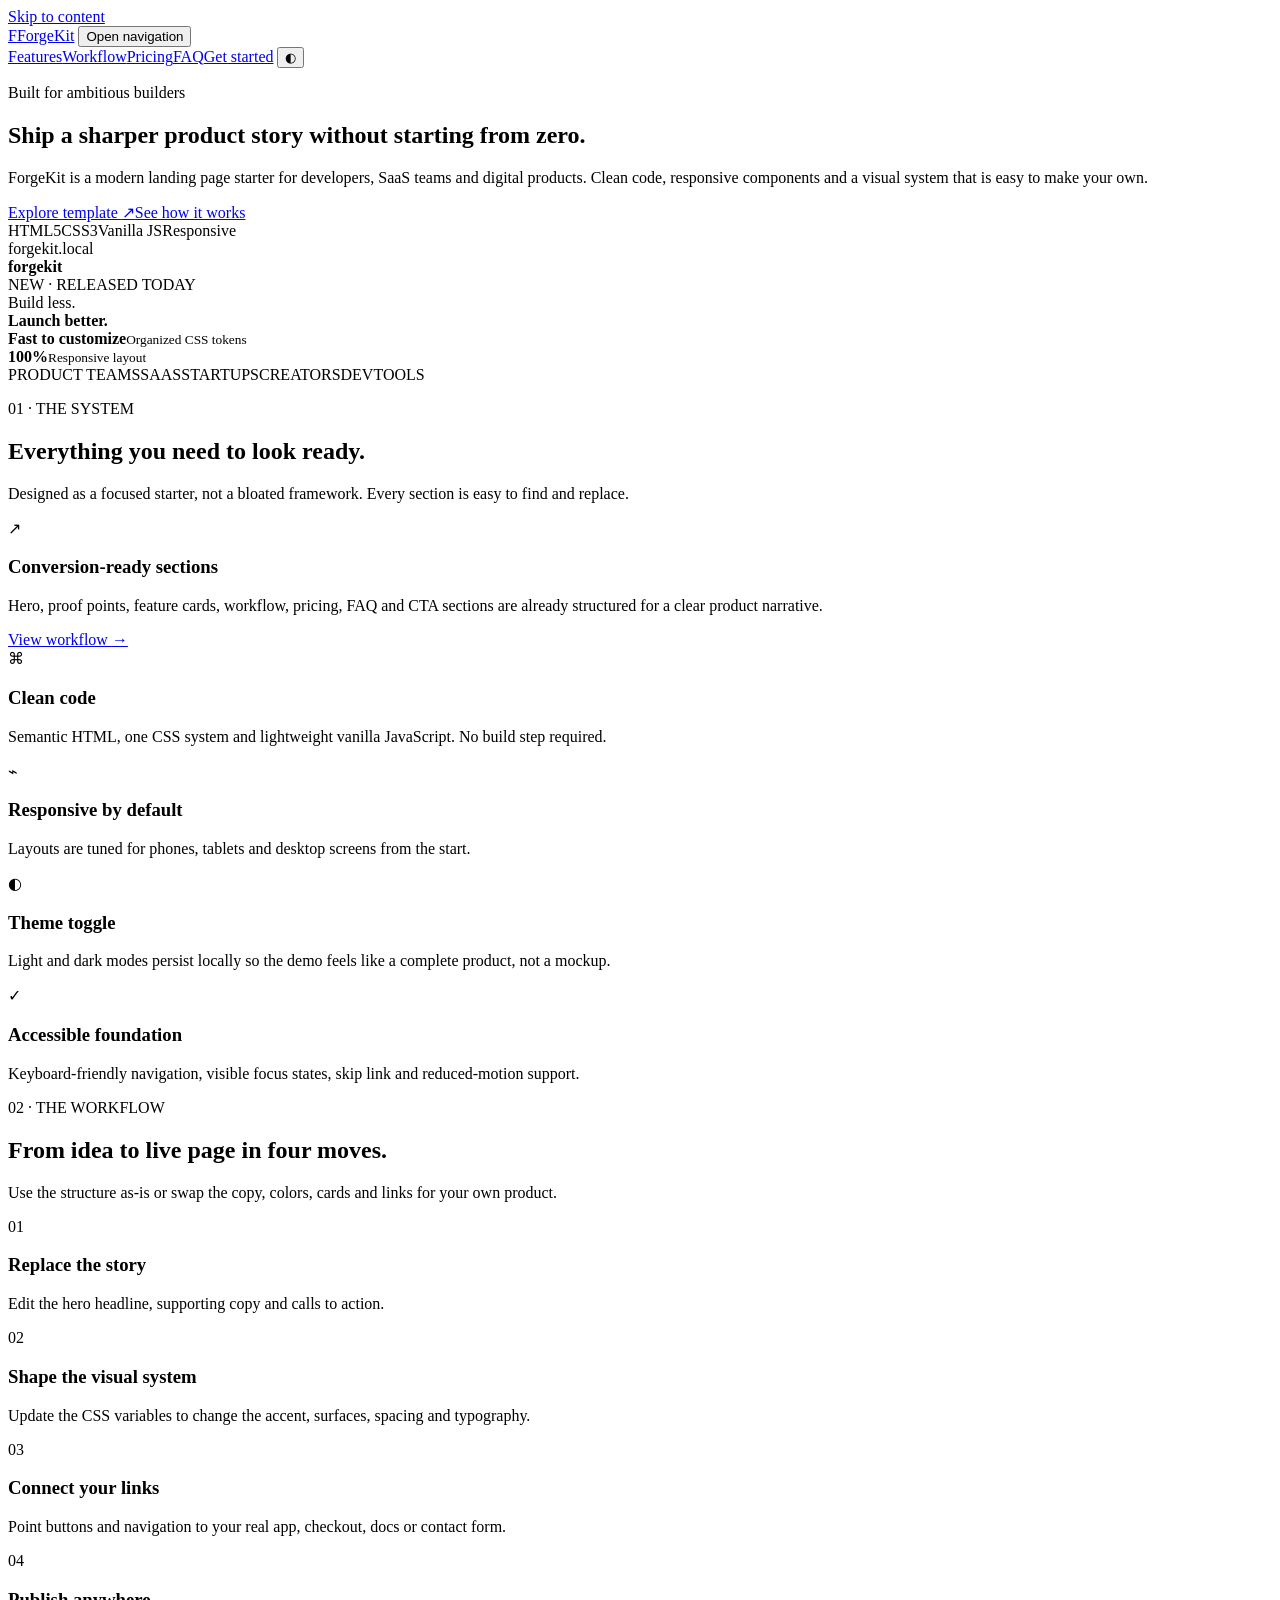
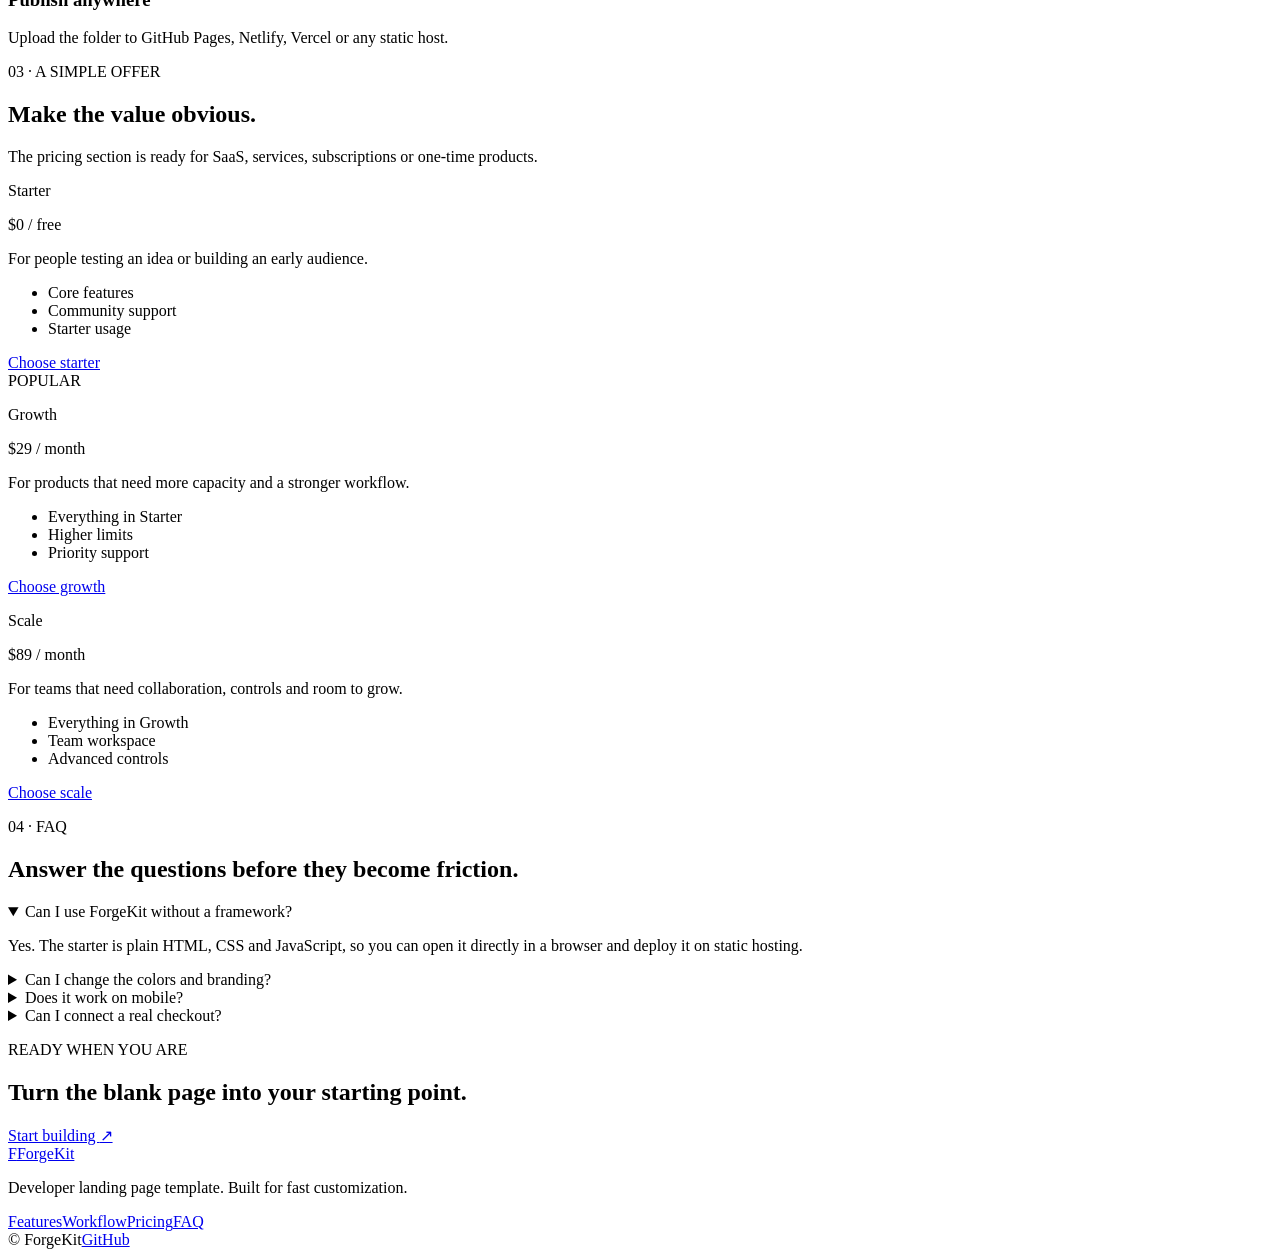
==== index.html @ 48f36714 "Build ForgeKit template: index.html" ====
<!doctype html>
<html lang="en">
<head>
<meta charset="utf-8"><meta name="viewport" content="width=device-width, initial-scale=1">
<meta name="description" content="ForgeKit is a polished, responsive landing page template for modern developers, SaaS products and digital teams.">
<meta name="theme-color" content="#0b0d12"><meta property="og:title" content="ForgeKit — Developer Landing Page Template">
<meta property="og:description" content="Responsive, accessible landing page built with HTML, CSS and vanilla JavaScript."><meta property="og:type" content="website">
<title>ForgeKit — Developer Landing Page Template</title>
<link rel="stylesheet" href="assets/css/style.css">
</head>
<body>
<a class="skip-link" href="#main">Skip to content</a>
<header class="site-header">
<div class="container header-inner">
<a class="brand" href="#top"><span class="brand-mark">F</span><span>ForgeKit</span></a>
<button class="nav-toggle" type="button" aria-expanded="false" aria-controls="site-nav" data-nav-toggle><span></span><span></span><span></span><span class="sr-only">Open navigation</span></button>
<nav class="site-nav" id="site-nav" aria-label="Primary navigation">
<a href="#features">Features</a><a href="#workflow">Workflow</a><a href="#pricing">Pricing</a><a href="#faq">FAQ</a><a class="nav-cta" href="#contact">Get started</a>
<button class="theme-toggle" type="button" data-theme-toggle aria-label="Toggle color theme">◐</button>
</nav></div></header>

<main id="main">
<section class="hero" id="top"><div class="container hero-grid">
<div class="hero-copy">
<p class="eyebrow"><span class="eyebrow-dot"></span>Built for ambitious builders</p>
<h1>Ship a sharper product story <span>without starting from zero.</span></h1>
<p class="hero-text">ForgeKit is a modern landing page starter for developers, SaaS teams and digital products. Clean code, responsive components and a visual system that is easy to make your own.</p>
<div class="hero-actions"><a class="button button-primary" href="#features">Explore template <span>↗</span></a><a class="button button-ghost" href="#workflow">See how it works</a></div>
<div class="hero-meta"><span>HTML5</span><i></i><span>CSS3</span><i></i><span>Vanilla JS</span><i></i><span>Responsive</span></div>
</div>
<div class="hero-visual">
<div class="glow glow-a"></div><div class="glow glow-b"></div>
<div class="browser-card"><div class="browser-top"><div class="browser-dots"><i></i><i></i><i></i></div><div class="browser-address">forgekit.local</div><div class="browser-spacer"></div></div>
<div class="browser-content"><div class="mini-nav"><strong>forge<span>kit</span></strong><div class="mini-links"><span></span><span></span><span></span></div></div>
<div class="mini-hero"><span class="mini-pill">NEW · RELEASED TODAY</span><div class="mini-heading">Build less.<br><b>Launch better.</b></div><div class="mini-lines"><span></span><span></span></div><div class="mini-buttons"><span></span><span></span></div></div>
<div class="mini-cards"><div></div><div></div><div></div></div></div></div>
<div class="floating-card floating-top"><span class="status-dot"></span><div><b>Fast to customize</b><small>Organized CSS tokens</small></div></div>
<div class="floating-card floating-bottom"><b>100%</b><small>Responsive layout</small></div>
</div></div></section>

<section class="logo-strip"><div class="container logo-row"><span>PRODUCT TEAMS</span><i></i><span>SAAS</span><i></i><span>STARTUPS</span><i></i><span>CREATORS</span><i></i><span>DEVTOOLS</span></div></section>

<section class="section" id="features"><div class="container">
<div class="section-heading"><p class="eyebrow">01 · THE SYSTEM</p><h2>Everything you need to look <span>ready.</span></h2><p>Designed as a focused starter, not a bloated framework. Every section is easy to find and replace.</p></div>
<div class="feature-grid">
<article class="feature-card feature-card-wide"><div><div class="icon-box">↗</div><h3>Conversion-ready sections</h3><p>Hero, proof points, feature cards, workflow, pricing, FAQ and CTA sections are already structured for a clear product narrative.</p></div><a href="#workflow">View workflow <span>→</span></a></article>
<article class="feature-card"><div class="icon-box">⌘</div><h3>Clean code</h3><p>Semantic HTML, one CSS system and lightweight vanilla JavaScript. No build step required.</p></article>
<article class="feature-card"><div class="icon-box">⌁</div><h3>Responsive by default</h3><p>Layouts are tuned for phones, tablets and desktop screens from the start.</p></article>
<article class="feature-card"><div class="icon-box">◐</div><h3>Theme toggle</h3><p>Light and dark modes persist locally so the demo feels like a complete product, not a mockup.</p></article>
<article class="feature-card"><div class="icon-box">✓</div><h3>Accessible foundation</h3><p>Keyboard-friendly navigation, visible focus states, skip link and reduced-motion support.</p></article>
</div></div></section>

<section class="section section-alt" id="workflow"><div class="container split-layout"><div class="section-heading">
<p class="eyebrow">02 · THE WORKFLOW</p><h2>From idea to live page in <span>four moves.</span></h2><p>Use the structure as-is or swap the copy, colors, cards and links for your own product.</p></div>
<div class="steps">
<article class="step"><span>01</span><div><h3>Replace the story</h3><p>Edit the hero headline, supporting copy and calls to action.</p></div></article>
<article class="step"><span>02</span><div><h3>Shape the visual system</h3><p>Update the CSS variables to change the accent, surfaces, spacing and typography.</p></div></article>
<article class="step"><span>03</span><div><h3>Connect your links</h3><p>Point buttons and navigation to your real app, checkout, docs or contact form.</p></div></article>
<article class="step"><span>04</span><div><h3>Publish anywhere</h3><p>Upload the folder to GitHub Pages, Netlify, Vercel or any static host.</p></div></article>
</div></div></section>

<section class="section" id="pricing"><div class="container"><div class="section-heading centered"><p class="eyebrow">03 · A SIMPLE OFFER</p><h2>Make the value <span>obvious.</span></h2><p>The pricing section is ready for SaaS, services, subscriptions or one-time products.</p></div>
<div class="pricing-grid">
<article class="price-card"><p class="price-label">Starter</p><div class="price">$0 <span>/ free</span></div><p class="price-copy">For people testing an idea or building an early audience.</p><ul><li>Core features</li><li>Community support</li><li>Starter usage</li></ul><a class="button button-ghost button-block" href="#contact">Choose starter</a></article>
<article class="price-card featured"><div class="popular">POPULAR</div><p class="price-label">Growth</p><div class="price">$29 <span>/ month</span></div><p class="price-copy">For products that need more capacity and a stronger workflow.</p><ul><li>Everything in Starter</li><li>Higher limits</li><li>Priority support</li></ul><a class="button button-primary button-block" href="#contact">Choose growth</a></article>
<article class="price-card"><p class="price-label">Scale</p><div class="price">$89 <span>/ month</span></div><p class="price-copy">For teams that need collaboration, controls and room to grow.</p><ul><li>Everything in Growth</li><li>Team workspace</li><li>Advanced controls</li></ul><a class="button button-ghost button-block" href="#contact">Choose scale</a></article>
</div></div></section>

<section class="section section-alt" id="faq"><div class="container faq-layout"><div class="section-heading"><p class="eyebrow">04 · FAQ</p><h2>Answer the questions before they become <span>friction.</span></h2></div>
<div class="faq-list">
<details open><summary>Can I use ForgeKit without a framework?</summary><p>Yes. The starter is plain HTML, CSS and JavaScript, so you can open it directly in a browser and deploy it on static hosting.</p></details>
<details><summary>Can I change the colors and branding?</summary><p>Yes. The CSS variables at the top of the stylesheet control the main visual system, and all brand copy lives in the HTML.</p></details>
<details><summary>Does it work on mobile?</summary><p>Yes. The navigation, grids, cards and spacing adapt down to small phone screens.</p></details>
<details><summary>Can I connect a real checkout?</summary><p>Yes. Replace the demo destinations with your checkout, app or payment links. No payment provider is bundled.</p></details>
</div></div></section>

<section class="cta-section" id="contact"><div class="container cta-inner"><div><p class="eyebrow">READY WHEN YOU ARE</p><h2>Turn the blank page into your <span>starting point.</span></h2></div><a class="button button-primary" href="mailto:hello@example.com">Start building <span>↗</span></a></div></section>
</main>

<footer class="site-footer"><div class="container footer-grid"><div><a class="brand" href="#top"><span class="brand-mark">F</span><span>ForgeKit</span></a><p>Developer landing page template. Built for fast customization.</p></div><div class="footer-links"><a href="#features">Features</a><a href="#workflow">Workflow</a><a href="#pricing">Pricing</a><a href="#faq">FAQ</a></div><div class="footer-meta"><span>© <span data-year></span> ForgeKit</span><a href="https://github.com/">GitHub</a></div></div></footer>
<script src="assets/js/main.js"></script>
</body></html>
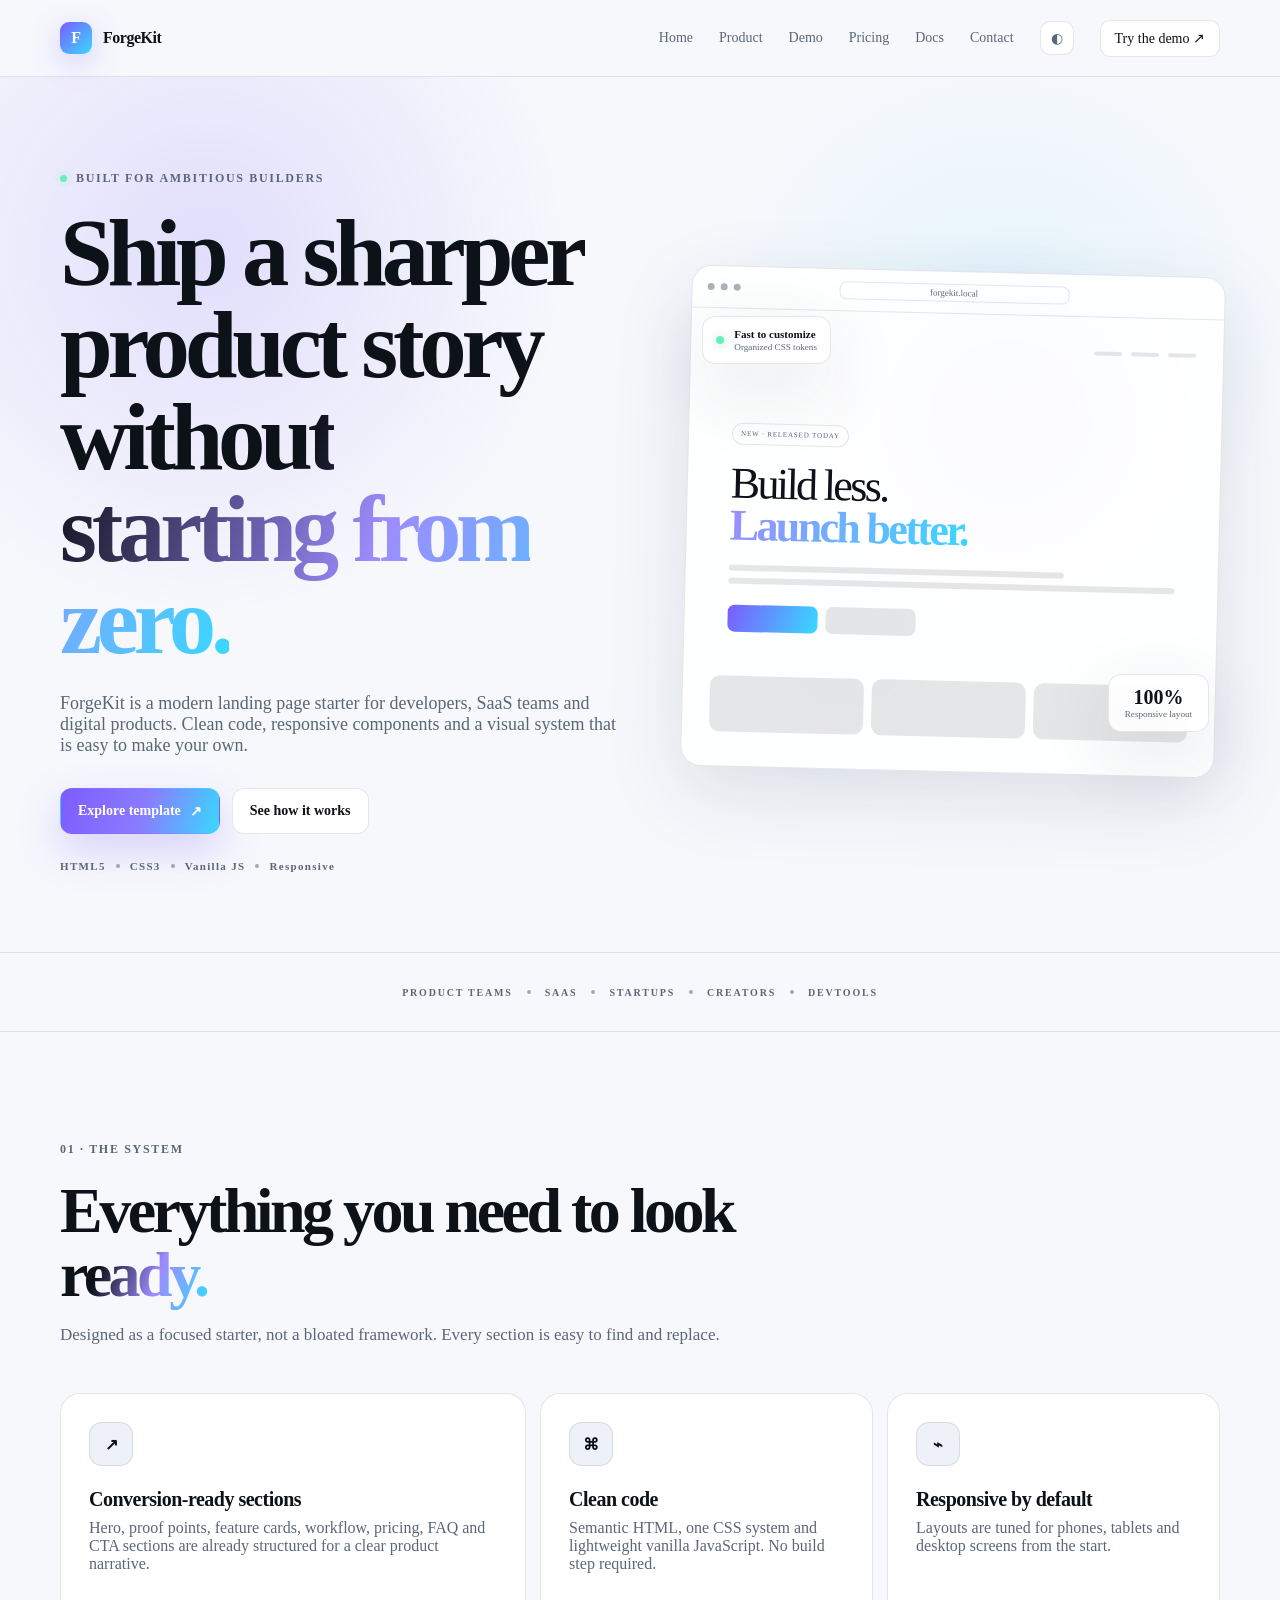
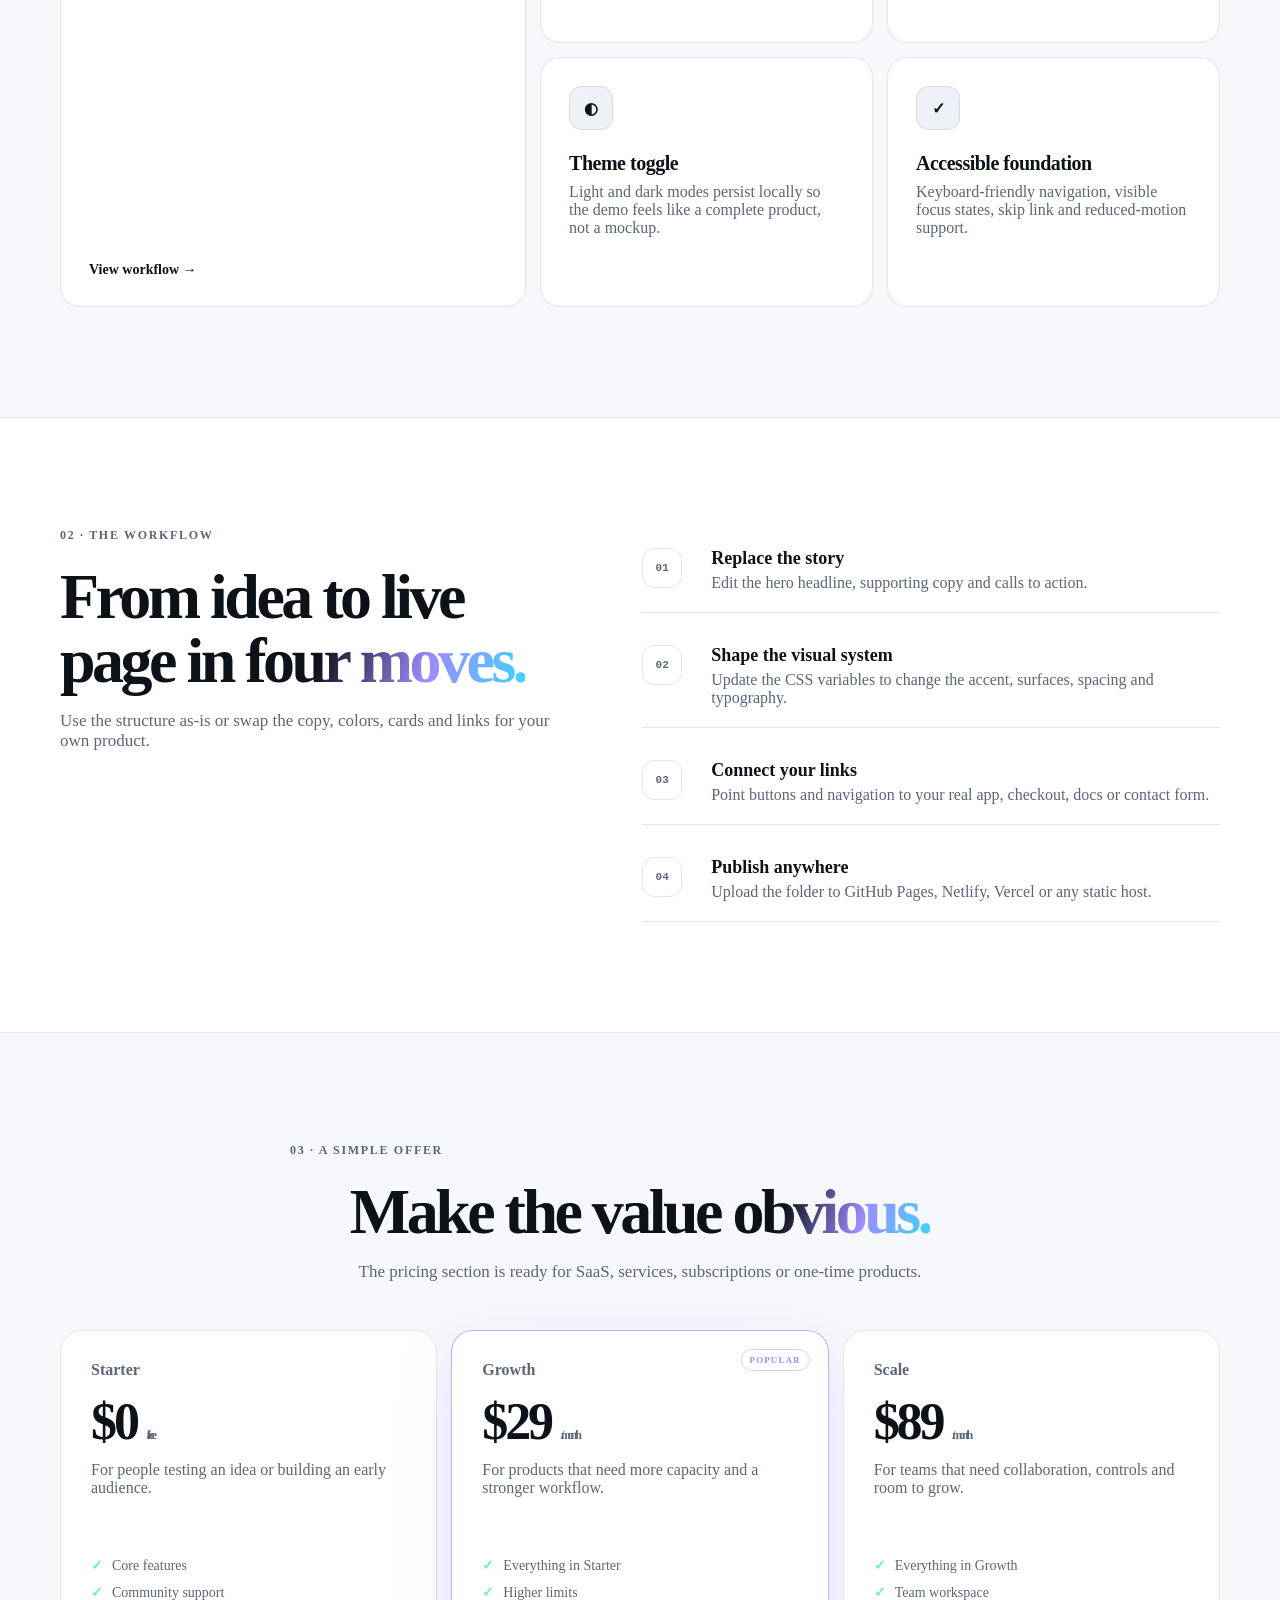
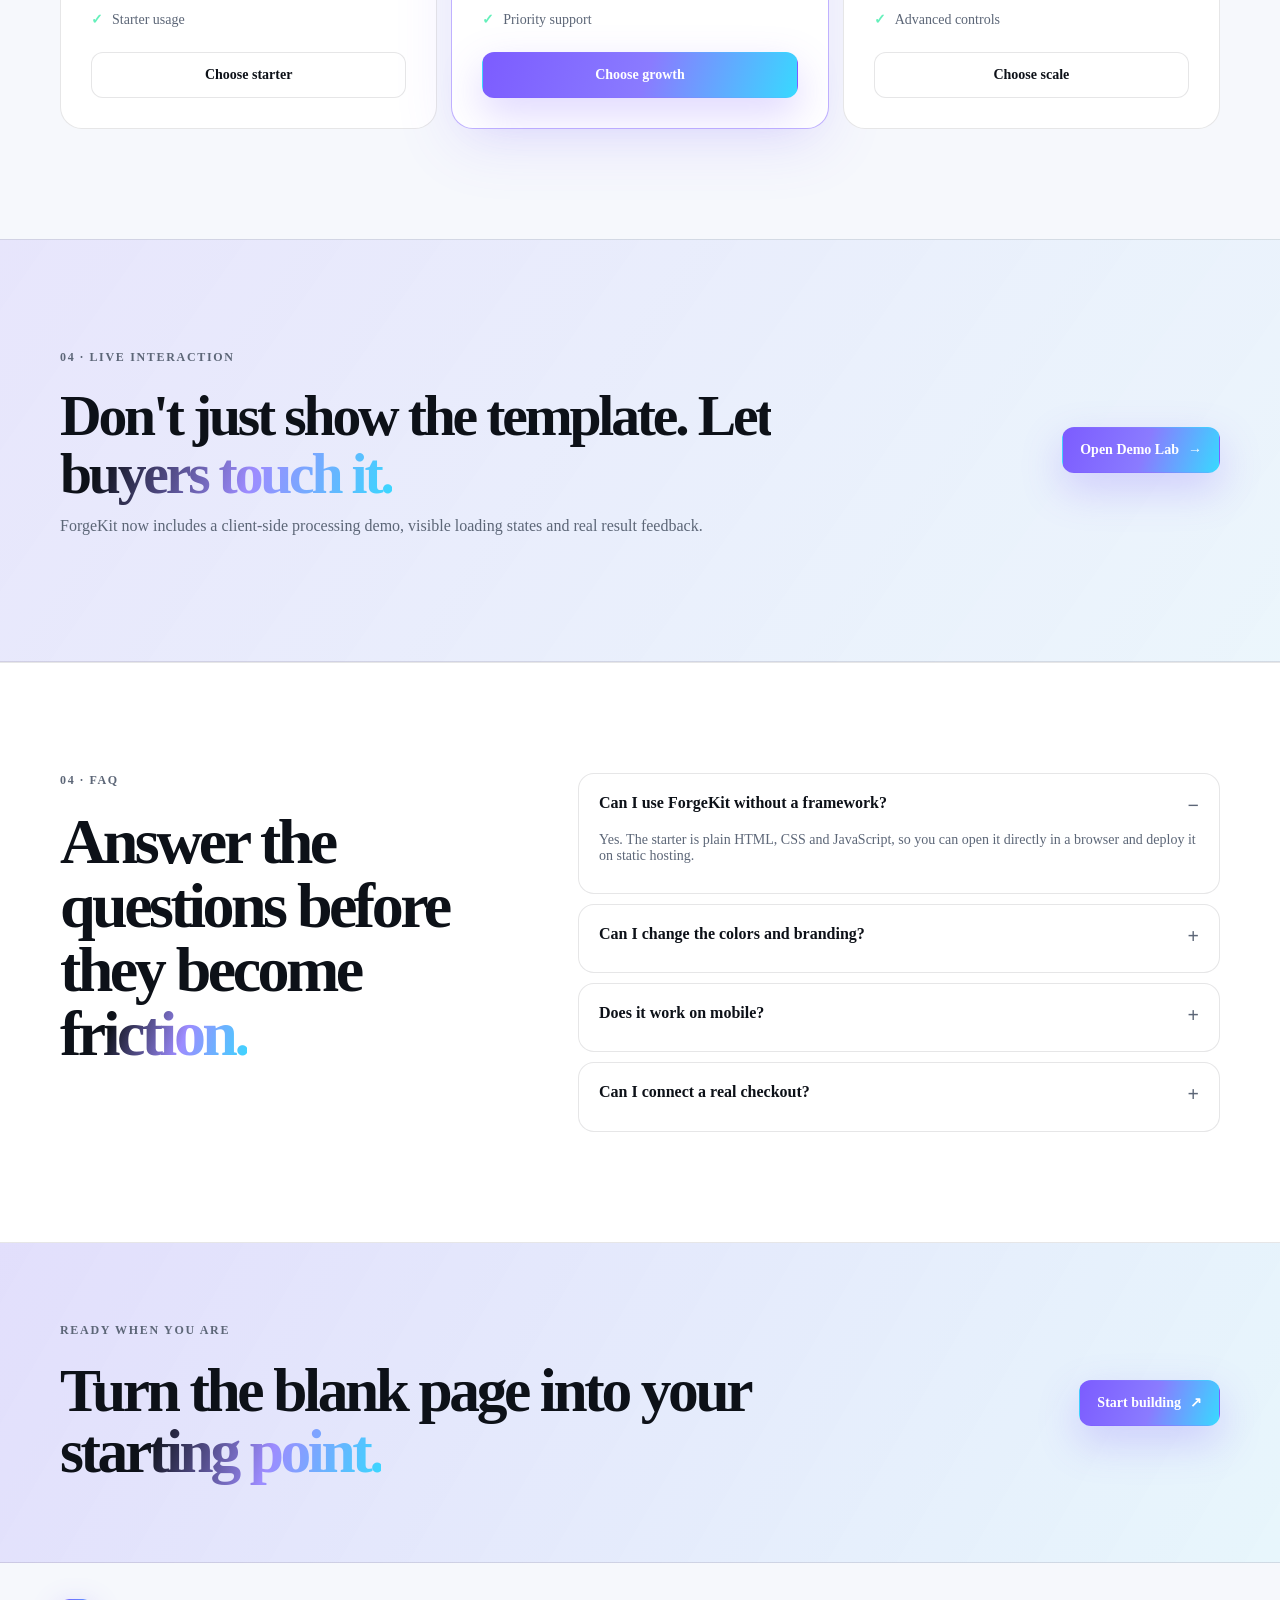
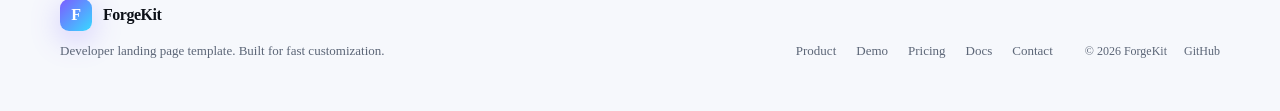
==== commit a835dbbb: "Upgrade ForgeKit into a professional multipage interactive template" ====
--- a/index.html
+++ b/index.html
@@ -12,11 +12,17 @@
 <a class="skip-link" href="#main">Skip to content</a>
 <header class="site-header">
 <div class="container header-inner">
-<a class="brand" href="#top"><span class="brand-mark">F</span><span>ForgeKit</span></a>
+<a class="brand" href="index.html"><span class="brand-mark">F</span><span>ForgeKit</span></a>
 <button class="nav-toggle" type="button" aria-expanded="false" aria-controls="site-nav" data-nav-toggle><span></span><span></span><span></span><span class="sr-only">Open navigation</span></button>
 <nav class="site-nav" id="site-nav" aria-label="Primary navigation">
-<a href="#features">Features</a><a href="#workflow">Workflow</a><a href="#pricing">Pricing</a><a href="#faq">FAQ</a><a class="nav-cta" href="#contact">Get started</a>
+<a href="index.html" class="is-active">Home</a>
+<a href="product.html">Product</a>
+<a href="demo.html">Demo</a>
+<a href="pricing.html">Pricing</a>
+<a href="docs.html">Docs</a>
+<a href="contact.html">Contact</a>
 <button class="theme-toggle" type="button" data-theme-toggle aria-label="Toggle color theme">◐</button>
+<a class="nav-cta" href="demo.html">Try the demo <span>↗</span></a>
 </nav></div></header>
 
 <main id="main">
@@ -59,13 +65,19 @@
 <article class="step"><span>04</span><div><h3>Publish anywhere</h3><p>Upload the folder to GitHub Pages, Netlify, Vercel or any static host.</p></div></article>
 </div></div></section>
 
-<section class="section" id="pricing"><div class="container"><div class="section-heading centered"><p class="eyebrow">03 · A SIMPLE OFFER</p><h2>Make the value <span>obvious.</span></h2><p>The pricing section is ready for SaaS, services, subscriptions or one-time products.</p></div>
+<section class="section" id="pricing">
+<div class="container"><div class="section-heading centered"><p class="eyebrow">03 · A SIMPLE OFFER</p><h2>Make the value <span>obvious.</span></h2><p>The pricing section is ready for SaaS, services, subscriptions or one-time products.</p></div>
 <div class="pricing-grid">
-<article class="price-card"><p class="price-label">Starter</p><div class="price">$0 <span>/ free</span></div><p class="price-copy">For people testing an idea or building an early audience.</p><ul><li>Core features</li><li>Community support</li><li>Starter usage</li></ul><a class="button button-ghost button-block" href="#contact">Choose starter</a></article>
-<article class="price-card featured"><div class="popular">POPULAR</div><p class="price-label">Growth</p><div class="price">$29 <span>/ month</span></div><p class="price-copy">For products that need more capacity and a stronger workflow.</p><ul><li>Everything in Starter</li><li>Higher limits</li><li>Priority support</li></ul><a class="button button-primary button-block" href="#contact">Choose growth</a></article>
-<article class="price-card"><p class="price-label">Scale</p><div class="price">$89 <span>/ month</span></div><p class="price-copy">For teams that need collaboration, controls and room to grow.</p><ul><li>Everything in Growth</li><li>Team workspace</li><li>Advanced controls</li></ul><a class="button button-ghost button-block" href="#contact">Choose scale</a></article>
+<article class="price-card"><p class="price-label">Starter</p><div class="price">$0 <span>/ free</span></div><p class="price-copy">For people testing an idea or building an early audience.</p><ul><li>Core features</li><li>Community support</li><li>Starter usage</li></ul><a class="button button-ghost button-block" href="contact.html">Choose starter</a></article>
+<article class="price-card featured"><div class="popular">POPULAR</div><p class="price-label">Growth</p><div class="price">$29 <span>/ month</span></div><p class="price-copy">For products that need more capacity and a stronger workflow.</p><ul><li>Everything in Starter</li><li>Higher limits</li><li>Priority support</li></ul><a class="button button-primary button-block" href="contact.html">Choose growth</a></article>
+<article class="price-card"><p class="price-label">Scale</p><div class="price">$89 <span>/ month</span></div><p class="price-copy">For teams that need collaboration, controls and room to grow.</p><ul><li>Everything in Growth</li><li>Team workspace</li><li>Advanced controls</li></ul><a class="button button-ghost button-block" href="contact.html">Choose scale</a></article>
 </div></div></section>
-
+<section class="section demo-teaser">
+<div class="container demo-teaser-inner">
+<div><p class="eyebrow">04 · LIVE INTERACTION</p><h2>Don't just show the template. <span>Let buyers touch it.</span></h2><p>ForgeKit now includes a client-side processing demo, visible loading states and real result feedback.</p></div>
+<a class="button button-primary" href="demo.html">Open Demo Lab <span>→</span></a>
+</div>
+</section>
 <section class="section section-alt" id="faq"><div class="container faq-layout"><div class="section-heading"><p class="eyebrow">04 · FAQ</p><h2>Answer the questions before they become <span>friction.</span></h2></div>
 <div class="faq-list">
 <details open><summary>Can I use ForgeKit without a framework?</summary><p>Yes. The starter is plain HTML, CSS and JavaScript, so you can open it directly in a browser and deploy it on static hosting.</p></details>
@@ -77,6 +89,6 @@
 <section class="cta-section" id="contact"><div class="container cta-inner"><div><p class="eyebrow">READY WHEN YOU ARE</p><h2>Turn the blank page into your <span>starting point.</span></h2></div><a class="button button-primary" href="mailto:hello@example.com">Start building <span>↗</span></a></div></section>
 </main>
 
-<footer class="site-footer"><div class="container footer-grid"><div><a class="brand" href="#top"><span class="brand-mark">F</span><span>ForgeKit</span></a><p>Developer landing page template. Built for fast customization.</p></div><div class="footer-links"><a href="#features">Features</a><a href="#workflow">Workflow</a><a href="#pricing">Pricing</a><a href="#faq">FAQ</a></div><div class="footer-meta"><span>© <span data-year></span> ForgeKit</span><a href="https://github.com/">GitHub</a></div></div></footer>
+<footer class="site-footer"><div class="container footer-grid"><div><a class="brand" href="index.html"><span class="brand-mark">F</span><span>ForgeKit</span></a><p>Developer landing page template. Built for fast customization.</p></div><div class="footer-links"><a href="product.html">Product</a><a href="demo.html">Demo</a><a href="pricing.html">Pricing</a><a href="docs.html">Docs</a><a href="contact.html">Contact</a></div><div class="footer-meta"><span>© <span data-year></span> ForgeKit</span><a href="https://github.com/">GitHub</a></div></div></footer>
 <script src="assets/js/main.js"></script>
 </body></html>
--- a/assets/css/style.css
+++ b/assets/css/style.css
@@ -0,0 +1,31 @@
+:root{color-scheme:dark;--bg:#080a0f;--surface:#0e1118;--surface-2:#121620;--text:#f4f7fb;--muted:#9aa3b2;--line:rgba(255,255,255,.09);--accent:#7c5cff;--accent-2:#38d9ff;--accent-strong:#9d8cff;--success:#65f0bb;--shadow:0 24px 80px rgba(0,0,0,.35);--radius:24px;--max:1160px;--ease:cubic-bezier(.22,.61,.36,1)}
+:root[data-theme="light"]{color-scheme:light;--bg:#f6f8fc;--surface:#fff;--surface-2:#eef2f8;--text:#0d1118;--muted:#5c6677;--line:rgba(13,17,24,.1);--shadow:0 24px 80px rgba(34,45,67,.12)}
+*{box-sizing:border-box}html{scroll-behavior:smooth}body{margin:0;background:var(--bg);color:var(--text);font:400 16px/1.65 Inter,ui-sans-serif,system-ui,-apple-system,BlinkMacSystemFont,"Segoe UI",sans-serif;overflow-x:hidden}body,button,a{font:inherit}a{color:inherit;text-decoration:none}button{color:inherit}::selection{background:rgba(124,92,255,.3)}
+.container{width:min(var(--max),calc(100% - 40px));margin-inline:auto}.sr-only{position:absolute;width:1px;height:1px;padding:0;margin:-1px;overflow:hidden;clip:rect(0,0,0,0);white-space:nowrap;border:0}.skip-link{position:fixed;left:16px;top:16px;z-index:100;transform:translateY(-160%);background:var(--text);color:var(--bg);padding:10px 14px;border-radius:10px}.skip-link:focus{transform:none}
+.site-header{position:sticky;top:0;z-index:50;background:color-mix(in srgb,var(--bg) 78%,transparent);backdrop-filter:blur(18px);border-bottom:1px solid var(--line)}.header-inner{min-height:76px;display:flex;align-items:center;justify-content:space-between}.brand{display:inline-flex;align-items:center;gap:11px;font-weight:800;letter-spacing:-.03em}.brand-mark{display:grid;place-items:center;width:32px;height:32px;border-radius:9px;background:linear-gradient(135deg,var(--accent),var(--accent-2));color:#fff;box-shadow:0 8px 30px rgba(124,92,255,.3);font-weight:900}.site-nav{display:flex;align-items:center;gap:26px;color:var(--muted);font-size:14px}.site-nav a:hover,.footer-links a:hover{color:var(--text)}.nav-cta{padding:9px 14px;border:1px solid var(--line);border-radius:10px;color:var(--text)!important;background:var(--surface)}.nav-toggle{display:none;background:none;border:0;padding:8px;cursor:pointer}.nav-toggle span:not(.sr-only){display:block;width:22px;height:2px;background:var(--text);margin:4px 0;border-radius:10px}.theme-toggle{display:grid;place-items:center;width:34px;height:34px;border:1px solid var(--line);border-radius:10px;background:var(--surface);cursor:pointer}
+.hero{padding:94px 0 80px;position:relative}.hero:before{content:"";position:absolute;inset:0;background:radial-gradient(circle at 16% 20%,rgba(124,92,255,.17),transparent 28%),radial-gradient(circle at 78% 30%,rgba(56,217,255,.1),transparent 24%);pointer-events:none}.hero-grid{position:relative;display:grid;grid-template-columns:1.02fr .98fr;align-items:center;gap:70px}.eyebrow{display:flex;align-items:center;gap:9px;color:var(--muted);font-size:12px;font-weight:750;letter-spacing:.14em;text-transform:uppercase;margin:0 0 22px}.eyebrow-dot{width:7px;height:7px;border-radius:50%;background:var(--success);box-shadow:0 0 0 5px rgba(101,240,187,.08)}h1,h2,h3,p{margin-top:0}h1,h2{letter-spacing:-.055em}h1{font-size:clamp(3.4rem,7.4vw,6rem);line-height:.97;max-width:750px;margin-bottom:26px}h1 span,h2 span{background:linear-gradient(110deg,var(--text) 28%,var(--accent-strong) 65%,var(--accent-2));-webkit-background-clip:text;background-clip:text;color:transparent}.hero-text{color:var(--muted);font-size:18px;max-width:640px;margin-bottom:32px}.hero-actions{display:flex;flex-wrap:wrap;gap:12px}.button{display:inline-flex;align-items:center;justify-content:center;gap:9px;min-height:46px;padding:0 17px;border-radius:12px;border:1px solid var(--line);font-weight:700;font-size:14px;transition:transform .25s var(--ease),border-color .25s ease,background .25s ease}.button:hover{transform:translateY(-2px)}.button-primary{color:#fff;border-color:transparent;background:linear-gradient(110deg,var(--accent),#8a7bff 52%,var(--accent-2));box-shadow:0 16px 40px rgba(124,92,255,.25)}.button-ghost{background:var(--surface);color:var(--text)}.button-block{width:100%}.hero-meta{display:flex;align-items:center;gap:10px;margin-top:26px;color:var(--muted);font-size:11px;letter-spacing:.12em;font-weight:700}.hero-meta i,.logo-row i{width:4px;height:4px;border-radius:50%;background:currentColor;opacity:.55}
+.hero-visual{position:relative;min-height:540px;display:grid;place-items:center}.glow{position:absolute;border-radius:50%;filter:blur(30px);opacity:.55}.glow-a{width:260px;height:260px;background:rgba(124,92,255,.24);top:8%;right:15%}.glow-b{width:200px;height:200px;background:rgba(56,217,255,.13);bottom:9%;left:11%}.browser-card{position:relative;width:min(100%,540px);border:1px solid var(--line);background:rgba(17,20,29,.82);border-radius:20px;overflow:hidden;box-shadow:var(--shadow);transform:rotate(1.4deg)}:root[data-theme="light"] .browser-card{background:rgba(255,255,255,.9)}.browser-top{height:42px;display:flex;align-items:center;gap:18px;padding:0 15px;border-bottom:1px solid var(--line);background:rgba(255,255,255,.025)}.browser-dots{display:flex;gap:6px}.browser-dots i{width:7px;height:7px;border-radius:50%;background:var(--muted);opacity:.5}.browser-address{flex:1;max-width:230px;margin:auto;border:1px solid var(--line);border-radius:7px;padding:3px 8px;color:var(--muted);font-size:9px;text-align:center}.browser-spacer{width:42px}.browser-content{padding:28px 27px 34px}.mini-nav{display:flex;align-items:center;justify-content:space-between;font-size:12px}.mini-nav strong{letter-spacing:-.02em}.mini-nav strong span{color:var(--accent-strong)}.mini-links{display:flex;gap:9px}.mini-links span{width:28px;height:4px;border-radius:10px;background:var(--line)}.mini-hero{padding:70px 16px 44px}.mini-pill{display:inline-flex;padding:6px 8px;border:1px solid var(--line);border-radius:999px;font-size:7px;color:var(--muted);letter-spacing:.12em}.mini-heading{font-size:44px;line-height:.96;letter-spacing:-.06em;margin-top:18px}.mini-heading b{background:linear-gradient(110deg,var(--accent-strong),var(--accent-2));-webkit-background-clip:text;background-clip:text;color:transparent}.mini-lines{display:grid;gap:7px;margin-top:18px}.mini-lines span{height:6px;border-radius:10px;background:var(--line)}.mini-lines span:first-child{width:75%}.mini-buttons{display:flex;gap:8px;margin-top:21px}.mini-buttons span{height:27px;width:90px;border-radius:7px;background:linear-gradient(110deg,var(--accent),var(--accent-2))}.mini-buttons span:last-child{background:var(--line)}.mini-cards{display:grid;grid-template-columns:repeat(3,1fr);gap:8px}.mini-cards div{height:56px;border-radius:10px;background:var(--line)}.floating-card{position:absolute;display:flex;gap:10px;align-items:center;padding:11px 13px;border:1px solid var(--line);background:color-mix(in srgb,var(--surface) 88%,transparent);backdrop-filter:blur(14px);border-radius:13px;box-shadow:var(--shadow);font-size:11px}.floating-card b{display:block}.floating-card small{display:block;color:var(--muted);margin-top:2px}.floating-top{top:12%;left:3%}.floating-bottom{bottom:11%;right:2%;display:block;text-align:center;padding:12px 16px}.floating-bottom b{font-size:20px;line-height:1}.status-dot{width:8px;height:8px;display:block;border-radius:50%;background:var(--success);box-shadow:0 0 0 5px rgba(101,240,187,.08)}
+.logo-strip{border-top:1px solid var(--line);border-bottom:1px solid var(--line)}.logo-row{min-height:78px;display:flex;align-items:center;justify-content:center;flex-wrap:wrap;gap:14px;color:var(--muted);font-size:10px;letter-spacing:.18em;font-weight:800}.section{padding:110px 0}.section-alt{background:var(--surface);border-block:1px solid var(--line)}.section-heading{max-width:700px;margin-bottom:48px}.section-heading.centered{margin-inline:auto;text-align:center}.section-heading h2{font-size:clamp(2.5rem,5vw,4.4rem);line-height:1;margin-bottom:18px}.section-heading p:not(.eyebrow){color:var(--muted);font-size:17px}
+.feature-grid{display:grid;grid-template-columns:1.4fr 1fr 1fr;gap:14px}.feature-card{padding:28px;background:var(--surface);border:1px solid var(--line);border-radius:20px;min-height:250px;transition:transform .25s var(--ease),border-color .25s ease}.feature-card:hover{transform:translateY(-4px);border-color:rgba(124,92,255,.3)}.feature-card-wide{grid-row:span 2;display:flex;flex-direction:column;justify-content:space-between;min-height:514px}.feature-card h3{font-size:20px;letter-spacing:-.025em;margin-bottom:8px}.feature-card p{color:var(--muted);margin-bottom:18px}.feature-card a{font-weight:700;font-size:14px}.icon-box{display:grid;place-items:center;width:44px;height:44px;border:1px solid var(--line);border-radius:13px;background:var(--surface-2);font-weight:800;margin-bottom:22px}
+.split-layout{display:grid;grid-template-columns:.92fr 1.08fr;gap:90px;align-items:start}.steps{display:grid;gap:12px}.step{display:grid;grid-template-columns:52px 1fr;gap:17px;align-items:start;padding:20px 0;border-bottom:1px solid var(--line)}.step>span{width:40px;height:40px;display:grid;place-items:center;border:1px solid var(--line);border-radius:12px;color:var(--muted);font:700 11px/1 ui-monospace,SFMono-Regular,Menlo,monospace}.step h3{margin:0 0 5px;font-size:18px}.step p{margin:0;color:var(--muted)}
+.pricing-grid{display:grid;grid-template-columns:repeat(3,1fr);gap:14px}.price-card{position:relative;padding:30px;border:1px solid var(--line);border-radius:22px;background:var(--surface)}.price-card.featured{border-color:rgba(124,92,255,.48);box-shadow:0 18px 60px rgba(124,92,255,.12)}.popular{position:absolute;top:18px;right:18px;border:1px solid rgba(124,92,255,.3);color:var(--accent-strong);padding:5px 8px;border-radius:999px;font-size:9px;font-weight:800;letter-spacing:.12em}.price-label{color:var(--muted);font-weight:700}.price{font-size:52px;line-height:1;margin:17px 0 13px;letter-spacing:-.06em;font-weight:850}.price span{font-size:12px;color:var(--muted);font-weight:600}.price-copy{color:var(--muted);min-height:72px}.price-card ul{padding:0;margin:24px 0;list-style:none;display:grid;gap:10px;color:var(--muted);font-size:14px}.price-card li:before{content:"✓";color:var(--success);margin-right:9px;font-weight:900}
+.faq-layout{display:grid;grid-template-columns:.8fr 1.2fr;gap:90px}.faq-list{display:grid;gap:10px}.faq-list details{border:1px solid var(--line);border-radius:16px;background:var(--surface);padding:0 20px}.faq-list summary{cursor:pointer;list-style:none;padding:20px 0;font-weight:750}.faq-list summary::-webkit-details-marker{display:none}.faq-list summary:after{content:"+";float:right;color:var(--muted);font-size:20px}.faq-list details[open] summary:after{content:"−"}.faq-list p{margin:0 0 20px;color:var(--muted);font-size:14px}
+.cta-section{padding:80px 0;background:linear-gradient(120deg,rgba(124,92,255,.16),rgba(56,217,255,.08));border-bottom:1px solid var(--line)}.cta-inner{display:flex;justify-content:space-between;align-items:center;gap:24px}.cta-inner h2{font-size:clamp(2.2rem,4.8vw,4rem);line-height:1;margin:0;max-width:720px}.site-footer{padding:36px 0 52px}.footer-grid{display:grid;grid-template-columns:1fr auto auto;gap:32px;align-items:end}.footer-grid p{color:var(--muted);font-size:13px;max-width:340px;margin:12px 0 0}.footer-links{display:flex;gap:20px;color:var(--muted);font-size:13px}.footer-meta{display:flex;gap:17px;color:var(--muted);font-size:12px}
+@media (max-width:980px){.hero-grid,.split-layout,.faq-layout{grid-template-columns:1fr}.hero{padding-top:70px}.hero-visual{min-height:500px}.feature-grid{grid-template-columns:1fr 1fr}.feature-card-wide{grid-column:span 2;grid-row:auto;min-height:auto}.pricing-grid{grid-template-columns:1fr;max-width:520px}.cta-inner{align-items:flex-start;flex-direction:column}.footer-grid{grid-template-columns:1fr}}
+@media (max-width:760px){.container{width:min(var(--max),calc(100% - 28px))}.site-header{position:relative}.nav-toggle{display:block}.site-nav{position:absolute;left:14px;right:14px;top:68px;display:none;flex-direction:column;align-items:stretch;gap:4px;padding:10px;border:1px solid var(--line);border-radius:16px;background:var(--surface);box-shadow:var(--shadow)}.site-nav.is-open{display:flex}.site-nav>a{padding:12px;border-radius:10px}.nav-cta{text-align:center}.theme-toggle{margin:4px 0;width:100%;height:42px}.hero{padding:58px 0 60px}.hero-grid{gap:45px}.hero-visual{min-height:420px}.browser-card{transform:none}.floating-top{left:-2%;top:8%}.floating-bottom{right:-2%;bottom:5%}.feature-grid{grid-template-columns:1fr}.feature-card-wide{grid-column:auto}.section{padding:78px 0}.logo-row{justify-content:flex-start;overflow:hidden;flex-wrap:nowrap}.logo-row span{white-space:nowrap}.hero-meta{flex-wrap:wrap}.footer-links,.footer-meta{flex-wrap:wrap}}
+@media (prefers-reduced-motion:reduce){html{scroll-behavior:auto}.button,.feature-card{transition:none}}
+
+/* ForgeKit v2 product-system additions */
+.demo-teaser{background:linear-gradient(125deg,rgba(124,92,255,.12),rgba(56,217,255,.06));border-block:1px solid var(--line)}
+.demo-teaser-inner{display:flex;align-items:center;justify-content:space-between;gap:30px}
+.demo-teaser h2{font-size:clamp(2.2rem,4.5vw,4rem);line-height:1;letter-spacing:-.055em;margin:0 0 14px;max-width:760px}
+.demo-teaser p:not(.eyebrow){color:var(--muted);max-width:680px}
+.subhero{padding:96px 0 55px}.subhero h1{font-size:clamp(3rem,6.5vw,6rem);line-height:.96;letter-spacing:-.06em;margin:0 0 20px}.subhero .hero-text{max-width:760px}
+.feature-showcase{display:grid;gap:90px}.feature-row{display:grid;grid-template-columns:70px 1fr 1fr;gap:38px;align-items:center}.feature-row h2{font-size:clamp(2.1rem,4vw,3.8rem);line-height:1;letter-spacing:-.06em}.feature-row p{color:var(--muted)}.feature-row.reverse{grid-template-columns:1fr 70px 1fr}.feature-row.reverse .visual-card{grid-column:3}.feature-row.reverse>div:last-child{grid-column:1}.feature-number{color:var(--muted);font:700 13px/1 ui-monospace,monospace}.code-window{border:1px solid var(--line);border-radius:20px;overflow:hidden;background:#090c12;box-shadow:var(--shadow)}.window-bar{display:flex;align-items:center;gap:6px;padding:12px 14px;border-bottom:1px solid var(--line);color:var(--muted);font-size:10px}.window-bar i{width:7px;height:7px;border-radius:50%;background:#515a68}.window-bar span{margin-left:7px}.code-window pre{margin:0;padding:24px;overflow:auto;color:#dbe3ef;font:12px/1.8 ui-monospace,monospace}.code-key{color:#a392ff}.code-str{color:#65f0bb}.code-num{color:#31d7ff}.tag-row{display:flex;gap:7px;flex-wrap:wrap;margin-top:18px}.tag-row span{padding:6px 9px;border:1px solid var(--line);border-radius:999px;color:var(--muted);font-size:10px;background:var(--surface)}.mini-stats{display:grid;grid-template-columns:repeat(4,1fr);gap:10px;margin-top:22px}.mini-stats div{padding:14px;border:1px solid var(--line);border-radius:14px;background:var(--surface)}.mini-stats strong,.mini-stats span{display:block}.mini-stats strong{font-size:24px}.mini-stats span{font-size:9px;color:var(--muted)}
+.stack-grid{display:grid;grid-template-columns:repeat(4,1fr);gap:12px}.stack-card{padding:22px;border:1px solid var(--line);border-radius:17px;background:var(--surface)}.stack-card b,.stack-card span{display:block}.stack-card span{margin-top:4px;color:var(--muted);font-size:11px}
+.demo-layout{display:grid;grid-template-columns:1fr 1fr;gap:14px}.demo-panel,.result-panel,.interaction-card{padding:26px;border:1px solid var(--line);border-radius:22px;background:var(--surface)}.panel-head,.result-top{display:flex;justify-content:space-between;align-items:flex-start;gap:15px}.panel-head h2{margin:7px 0 0;font-size:28px;letter-spacing:-.04em}.live-pill,.result-status{padding:7px 9px;border-radius:999px;border:1px solid var(--line);color:var(--muted);font-size:10px}.live-pill b{display:inline-block;width:6px;height:6px;margin-right:5px;border-radius:50%;background:#65f0bb}.field-label{display:block;margin:28px 0 8px;font-size:11px;font-weight:750}.demo-input-wrap{position:relative}.demo-input{width:100%;padding:14px 60px 14px 14px;background:var(--bg);color:var(--text);border:1px solid var(--line);border-radius:12px;outline:none}.demo-input:focus{border-color:rgba(124,92,255,.55);box-shadow:0 0 0 4px rgba(124,92,255,.1)}.demo-count{position:absolute;right:13px;top:14px;color:var(--muted);font-size:10px}.demo-tags{display:flex;flex-wrap:wrap;gap:7px;margin:11px 0 16px}.demo-tags button,.copy-button{padding:7px 9px;border:1px solid var(--line);border-radius:999px;background:var(--surface-2);cursor:pointer;color:var(--muted);font-size:10px}.demo-run{width:100%;margin-top:3px}.demo-log{min-height:72px;margin-top:13px;padding:12px;border:1px dashed var(--line);border-radius:12px;background:var(--bg);font:10px/1.7 ui-monospace,monospace;color:var(--muted)}.demo-log span{display:block}.demo-spinner{width:13px;height:13px;border:2px solid rgba(255,255,255,.25);border-top-color:#fff;border-radius:50%;animation:forgeSpin .8s linear infinite}.result-panel{display:grid;place-items:center;text-align:center;background:radial-gradient(circle at 50% 10%,rgba(124,92,255,.13),transparent 42%),var(--surface)}.score-ring{--score:0deg;width:190px;height:190px;display:grid;place-items:center;border-radius:50%;background:conic-gradient(var(--accent-2) 0,var(--accent) var(--score),rgba(255,255,255,.06) var(--score) 360deg);position:relative;margin:25px 0}.score-ring:before{content:"";position:absolute;inset:10px;border-radius:50%;background:var(--surface)}.score-ring>div{position:relative}.score-ring strong{display:block;font-size:52px;line-height:.95;letter-spacing:-.06em}.score-ring span{color:var(--muted);font-size:9px}.result-panel h3{max-width:520px;margin:0 0 8px;font-size:22px}.result-panel p{max-width:520px;color:var(--muted);font-size:14px}.result-grid{width:100%;display:grid;grid-template-columns:repeat(3,1fr);gap:8px;margin-top:13px}.result-grid div{padding:12px;border:1px solid var(--line);border-radius:12px;background:rgba(255,255,255,.02)}.result-grid small,.result-grid b{display:block}.result-grid small{color:var(--muted);font-size:9px}.result-grid b{font-size:17px;margin-top:2px}.interaction-grid{display:grid;grid-template-columns:repeat(3,1fr);gap:14px}.interaction-card .icon-badge{margin:0 0 16px;width:42px;height:42px}.copy-line{display:flex;gap:8px;margin-top:18px}.copy-line code{flex:1;padding:11px;border:1px solid var(--line);border-radius:10px;background:var(--bg);overflow:hidden;white-space:nowrap}.copy-button{border-radius:10px;color:var(--text)}.counter-demo{display:flex;align-items:baseline;gap:7px;margin-top:18px}.counter-demo strong{font-size:34px;letter-spacing:-.06em}.counter-demo span{color:var(--muted);font-size:10px}
+.billing-toggle{display:inline-flex;gap:4px;padding:4px;border:1px solid var(--line);border-radius:12px;background:var(--surface);margin-top:18px}.billing-toggle button{padding:9px 11px;border:0;background:transparent;color:var(--muted);border-radius:9px;cursor:pointer;font-size:11px;font-weight:750}.billing-toggle button.is-active{background:var(--surface-2);color:var(--text)}.billing-toggle span{color:var(--success);font-size:9px;margin-left:4px}.compare-table{border:1px solid var(--line);border-radius:18px;overflow:hidden;margin-top:50px}.compare-row{display:grid;grid-template-columns:2fr repeat(3,1fr);padding:14px 17px;border-top:1px solid var(--line);font-size:11px}.compare-row:first-child{border-top:0}.compare-head{background:var(--surface);font-weight:800}.compare-row i{font-style:normal;text-align:center;color:var(--success)}.compare-row span{color:var(--muted)}
+.docs-layout{display:grid;grid-template-columns:180px 1fr;gap:55px}.docs-side{position:sticky;top:96px;align-self:start;display:grid;gap:4px}.docs-side a{padding:8px 10px;border-radius:9px;color:var(--muted);font-size:11px}.docs-side a:hover,.docs-side a.is-active{background:var(--surface);color:var(--text)}.doc-block{padding-bottom:52px;margin-bottom:52px;border-bottom:1px solid var(--line);scroll-margin-top:100px}.doc-block h2{font-size:clamp(2rem,4vw,3rem);line-height:1;margin:0 0 13px;letter-spacing:-.055em}.doc-block p{color:var(--muted)}.code-block{border:1px solid var(--line);border-radius:16px;overflow:hidden;background:#090c12;margin-top:20px}.code-block .code-head{display:flex;justify-content:space-between;padding:10px 13px;border-bottom:1px solid var(--line);font-size:10px;color:var(--muted)}.code-block pre{margin:0;padding:20px;overflow:auto;color:#dbe3ef;font:11px/1.7 ui-monospace,monospace}.code-head button{border:1px solid var(--line);border-radius:8px;background:var(--surface);padding:5px 8px;color:var(--text);font-size:10px;cursor:pointer}.token-list{display:flex;gap:8px;flex-wrap:wrap;margin-top:17px}.token-list span{display:flex;align-items:center;gap:6px;padding:7px 9px;border:1px solid var(--line);border-radius:999px;color:var(--muted);font-size:10px}.token-list i{width:12px;height:12px;border-radius:50%;background:var(--swatch)}
+.contact-layout{display:grid;grid-template-columns:1.05fr .95fr;gap:14px}.contact-form,.contact-card{padding:26px;border:1px solid var(--line);border-radius:22px;background:var(--surface)}.form-head{display:flex;justify-content:space-between;gap:16px;padding-bottom:16px;border-bottom:1px solid var(--line);margin-bottom:20px}.form-head span:last-child{font-size:10px;color:var(--muted)}.field-grid{display:grid;grid-template-columns:1fr 1fr;gap:11px}.contact-form label{display:block;margin-bottom:13px}.contact-form label>span{display:block;margin-bottom:6px;font-size:11px;font-weight:750}.contact-form input,.contact-form textarea{width:100%;padding:13px;background:var(--bg);border:1px solid var(--line);border-radius:12px;outline:none;color:var(--text)}.contact-form textarea{resize:vertical;min-height:145px}.contact-form input:focus,.contact-form textarea:focus{border-color:rgba(124,92,255,.55);box-shadow:0 0 0 4px rgba(124,92,255,.1)}.field-error{display:block;min-height:15px;color:#ff7b89;font-size:9px}.form-status{min-height:18px;margin-top:10px;font-size:10px}.form-status.is-error{color:#ff7b89}.form-status.is-loading{color:var(--accent-strong)}.form-status.is-success{color:#65f0bb}.contact-card h2{font-size:clamp(2rem,4vw,3.7rem);line-height:1;letter-spacing:-.06em;margin:18px 0 12px}.contact-card p:not(.eyebrow){color:var(--muted)}.state-stack{display:grid;gap:8px;margin-top:25px}.state-stack>div{display:flex;gap:10px;align-items:center;padding:11px;border:1px solid var(--line);border-radius:13px;background:rgba(255,255,255,.02)}.state-icon{width:31px;height:31px;display:grid;place-items:center;border-radius:9px;font-style:normal}.state-icon.error{color:#ff7b89;background:rgba(255,123,137,.1)}.state-icon.load{color:var(--accent-strong);background:rgba(124,92,255,.11)}.state-icon.success{color:#65f0bb;background:rgba(101,240,187,.1)}.state-stack strong,.state-stack small{display:block}.state-stack small{color:var(--muted);font-size:9px}
+.error-page{min-height:100vh;display:grid;place-items:center;text-align:center;padding:30px;background:radial-gradient(circle at 50% 30%,rgba(124,92,255,.12),transparent 38%),var(--bg)}.error-card{max-width:720px}.error-code{font-size:clamp(7rem,23vw,16rem);line-height:.8;font-weight:900;letter-spacing:-.09em;background:linear-gradient(110deg,var(--accent),var(--accent-2));-webkit-background-clip:text;background-clip:text;color:transparent}.error-card h1{font-size:clamp(2.5rem,6vw,5rem);line-height:.95;letter-spacing:-.06em;margin:25px 0 12px}.error-card p:not(.eyebrow){color:var(--muted)}.error-actions{display:flex;justify-content:center;gap:10px;flex-wrap:wrap;margin-top:24px}
+@keyframes forgeSpin{to{transform:rotate(360deg)}}@media (max-width:980px){.demo-layout,.contact-layout,.showcase-grid{grid-template-columns:1fr}.feature-row,.feature-row.reverse{grid-template-columns:55px 1fr}.feature-row.reverse .visual-card,.feature-row.reverse>div:last-child{grid-column:auto}.stack-grid,.interaction-grid{grid-template-columns:1fr 1fr}.docs-layout{grid-template-columns:1fr}.docs-side{position:static;display:flex;overflow:auto}.docs-side a{white-space:nowrap}}@media (max-width:760px){.container{width:min(var(--max),calc(100% - 28px))}.demo-teaser-inner,.cta-inner{align-items:flex-start;flex-direction:column}.feature-row,.feature-row.reverse{grid-template-columns:1fr;gap:15px}.mini-stats{grid-template-columns:1fr 1fr}.field-grid{grid-template-columns:1fr}.compare-row{grid-template-columns:1.5fr repeat(3,1fr);font-size:9px;padding:12px 8px}.stack-grid,.interaction-grid{grid-template-columns:1fr}.subhero{padding:70px 0 45px}}
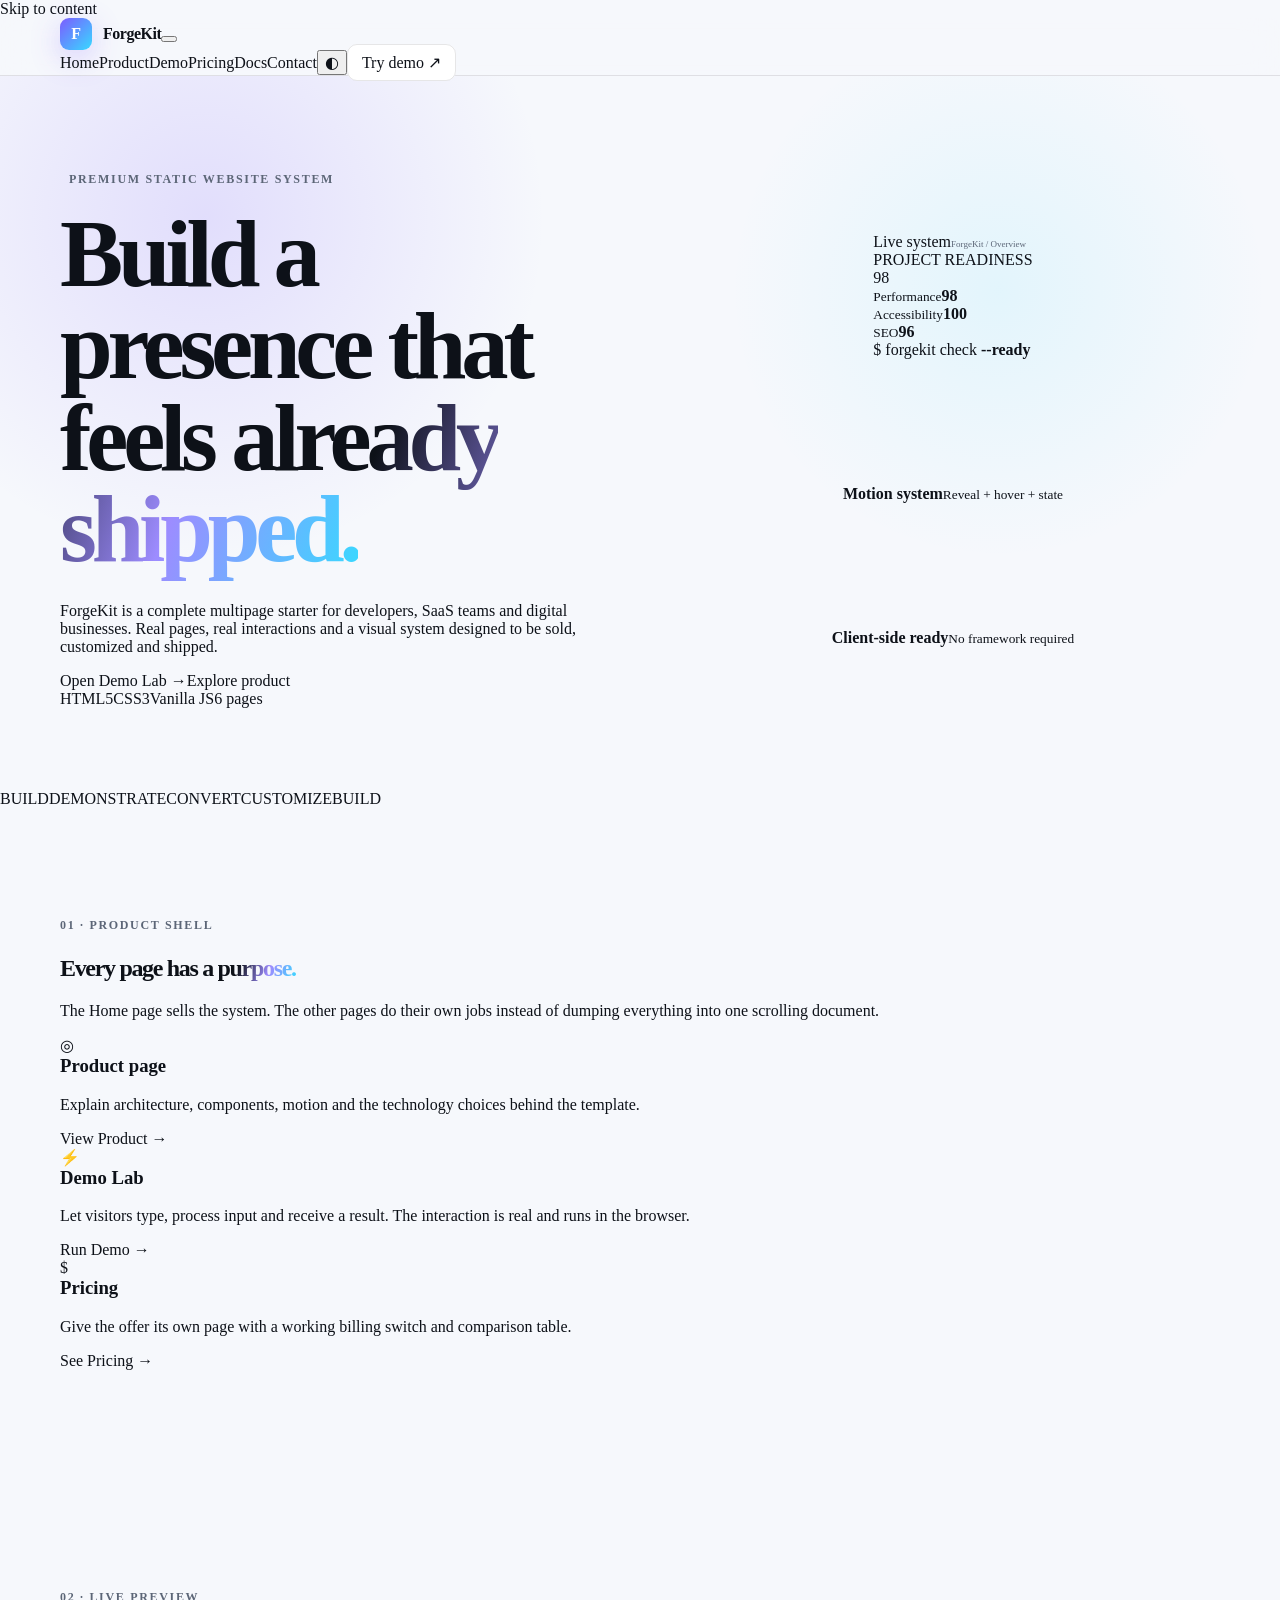
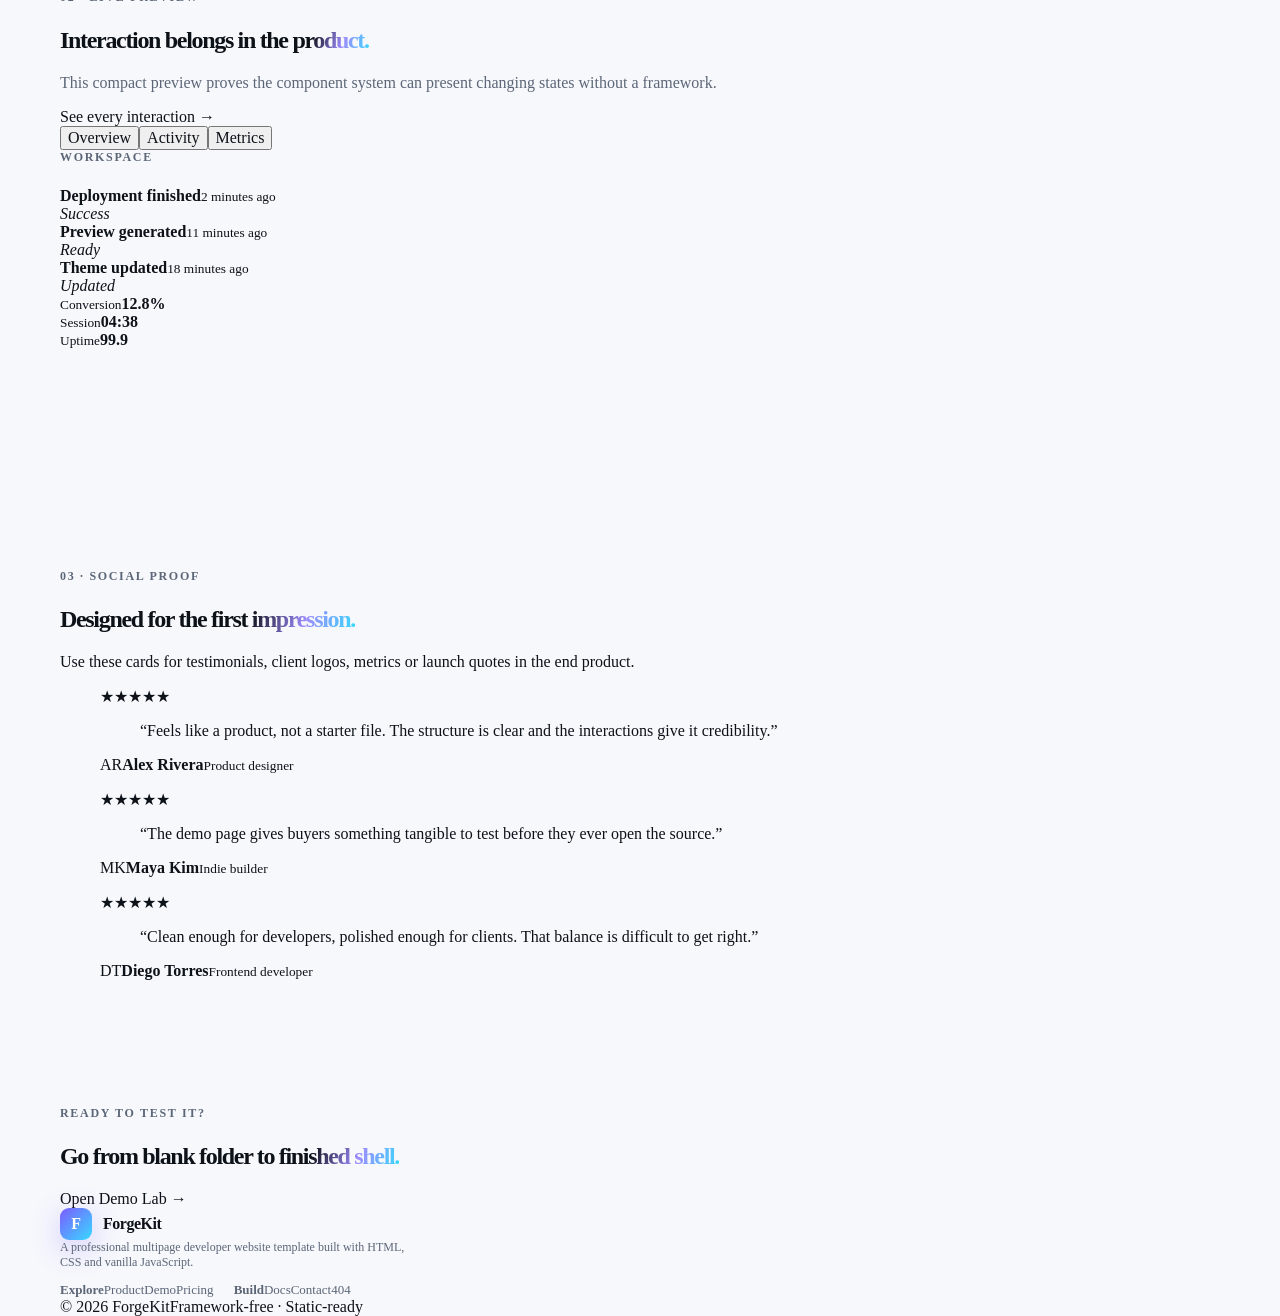
==== commit ebcd2bea: "Clean ForgeKit multipage architecture and shared design system" ====
--- a/index.html
+++ b/index.html
@@ -1,94 +1,8 @@
-<!doctype html>
-<html lang="en">
-<head>
-<meta charset="utf-8"><meta name="viewport" content="width=device-width, initial-scale=1">
-<meta name="description" content="ForgeKit is a polished, responsive landing page template for modern developers, SaaS products and digital teams.">
-<meta name="theme-color" content="#0b0d12"><meta property="og:title" content="ForgeKit — Developer Landing Page Template">
-<meta property="og:description" content="Responsive, accessible landing page built with HTML, CSS and vanilla JavaScript."><meta property="og:type" content="website">
-<title>ForgeKit — Developer Landing Page Template</title>
-<link rel="stylesheet" href="assets/css/style.css">
-</head>
-<body>
-<a class="skip-link" href="#main">Skip to content</a>
-<header class="site-header">
-<div class="container header-inner">
-<a class="brand" href="index.html"><span class="brand-mark">F</span><span>ForgeKit</span></a>
-<button class="nav-toggle" type="button" aria-expanded="false" aria-controls="site-nav" data-nav-toggle><span></span><span></span><span></span><span class="sr-only">Open navigation</span></button>
-<nav class="site-nav" id="site-nav" aria-label="Primary navigation">
-<a href="index.html" class="is-active">Home</a>
-<a href="product.html">Product</a>
-<a href="demo.html">Demo</a>
-<a href="pricing.html">Pricing</a>
-<a href="docs.html">Docs</a>
-<a href="contact.html">Contact</a>
-<button class="theme-toggle" type="button" data-theme-toggle aria-label="Toggle color theme">◐</button>
-<a class="nav-cta" href="demo.html">Try the demo <span>↗</span></a>
-</nav></div></header>
-
-<main id="main">
-<section class="hero" id="top"><div class="container hero-grid">
-<div class="hero-copy">
-<p class="eyebrow"><span class="eyebrow-dot"></span>Built for ambitious builders</p>
-<h1>Ship a sharper product story <span>without starting from zero.</span></h1>
-<p class="hero-text">ForgeKit is a modern landing page starter for developers, SaaS teams and digital products. Clean code, responsive components and a visual system that is easy to make your own.</p>
-<div class="hero-actions"><a class="button button-primary" href="#features">Explore template <span>↗</span></a><a class="button button-ghost" href="#workflow">See how it works</a></div>
-<div class="hero-meta"><span>HTML5</span><i></i><span>CSS3</span><i></i><span>Vanilla JS</span><i></i><span>Responsive</span></div>
-</div>
-<div class="hero-visual">
-<div class="glow glow-a"></div><div class="glow glow-b"></div>
-<div class="browser-card"><div class="browser-top"><div class="browser-dots"><i></i><i></i><i></i></div><div class="browser-address">forgekit.local</div><div class="browser-spacer"></div></div>
-<div class="browser-content"><div class="mini-nav"><strong>forge<span>kit</span></strong><div class="mini-links"><span></span><span></span><span></span></div></div>
-<div class="mini-hero"><span class="mini-pill">NEW · RELEASED TODAY</span><div class="mini-heading">Build less.<br><b>Launch better.</b></div><div class="mini-lines"><span></span><span></span></div><div class="mini-buttons"><span></span><span></span></div></div>
-<div class="mini-cards"><div></div><div></div><div></div></div></div></div>
-<div class="floating-card floating-top"><span class="status-dot"></span><div><b>Fast to customize</b><small>Organized CSS tokens</small></div></div>
-<div class="floating-card floating-bottom"><b>100%</b><small>Responsive layout</small></div>
-</div></div></section>
-
-<section class="logo-strip"><div class="container logo-row"><span>PRODUCT TEAMS</span><i></i><span>SAAS</span><i></i><span>STARTUPS</span><i></i><span>CREATORS</span><i></i><span>DEVTOOLS</span></div></section>
-
-<section class="section" id="features"><div class="container">
-<div class="section-heading"><p class="eyebrow">01 · THE SYSTEM</p><h2>Everything you need to look <span>ready.</span></h2><p>Designed as a focused starter, not a bloated framework. Every section is easy to find and replace.</p></div>
-<div class="feature-grid">
-<article class="feature-card feature-card-wide"><div><div class="icon-box">↗</div><h3>Conversion-ready sections</h3><p>Hero, proof points, feature cards, workflow, pricing, FAQ and CTA sections are already structured for a clear product narrative.</p></div><a href="#workflow">View workflow <span>→</span></a></article>
-<article class="feature-card"><div class="icon-box">⌘</div><h3>Clean code</h3><p>Semantic HTML, one CSS system and lightweight vanilla JavaScript. No build step required.</p></article>
-<article class="feature-card"><div class="icon-box">⌁</div><h3>Responsive by default</h3><p>Layouts are tuned for phones, tablets and desktop screens from the start.</p></article>
-<article class="feature-card"><div class="icon-box">◐</div><h3>Theme toggle</h3><p>Light and dark modes persist locally so the demo feels like a complete product, not a mockup.</p></article>
-<article class="feature-card"><div class="icon-box">✓</div><h3>Accessible foundation</h3><p>Keyboard-friendly navigation, visible focus states, skip link and reduced-motion support.</p></article>
-</div></div></section>
-
-<section class="section section-alt" id="workflow"><div class="container split-layout"><div class="section-heading">
-<p class="eyebrow">02 · THE WORKFLOW</p><h2>From idea to live page in <span>four moves.</span></h2><p>Use the structure as-is or swap the copy, colors, cards and links for your own product.</p></div>
-<div class="steps">
-<article class="step"><span>01</span><div><h3>Replace the story</h3><p>Edit the hero headline, supporting copy and calls to action.</p></div></article>
-<article class="step"><span>02</span><div><h3>Shape the visual system</h3><p>Update the CSS variables to change the accent, surfaces, spacing and typography.</p></div></article>
-<article class="step"><span>03</span><div><h3>Connect your links</h3><p>Point buttons and navigation to your real app, checkout, docs or contact form.</p></div></article>
-<article class="step"><span>04</span><div><h3>Publish anywhere</h3><p>Upload the folder to GitHub Pages, Netlify, Vercel or any static host.</p></div></article>
-</div></div></section>
-
-<section class="section" id="pricing">
-<div class="container"><div class="section-heading centered"><p class="eyebrow">03 · A SIMPLE OFFER</p><h2>Make the value <span>obvious.</span></h2><p>The pricing section is ready for SaaS, services, subscriptions or one-time products.</p></div>
-<div class="pricing-grid">
-<article class="price-card"><p class="price-label">Starter</p><div class="price">$0 <span>/ free</span></div><p class="price-copy">For people testing an idea or building an early audience.</p><ul><li>Core features</li><li>Community support</li><li>Starter usage</li></ul><a class="button button-ghost button-block" href="contact.html">Choose starter</a></article>
-<article class="price-card featured"><div class="popular">POPULAR</div><p class="price-label">Growth</p><div class="price">$29 <span>/ month</span></div><p class="price-copy">For products that need more capacity and a stronger workflow.</p><ul><li>Everything in Starter</li><li>Higher limits</li><li>Priority support</li></ul><a class="button button-primary button-block" href="contact.html">Choose growth</a></article>
-<article class="price-card"><p class="price-label">Scale</p><div class="price">$89 <span>/ month</span></div><p class="price-copy">For teams that need collaboration, controls and room to grow.</p><ul><li>Everything in Growth</li><li>Team workspace</li><li>Advanced controls</li></ul><a class="button button-ghost button-block" href="contact.html">Choose scale</a></article>
-</div></div></section>
-<section class="section demo-teaser">
-<div class="container demo-teaser-inner">
-<div><p class="eyebrow">04 · LIVE INTERACTION</p><h2>Don't just show the template. <span>Let buyers touch it.</span></h2><p>ForgeKit now includes a client-side processing demo, visible loading states and real result feedback.</p></div>
-<a class="button button-primary" href="demo.html">Open Demo Lab <span>→</span></a>
-</div>
-</section>
-<section class="section section-alt" id="faq"><div class="container faq-layout"><div class="section-heading"><p class="eyebrow">04 · FAQ</p><h2>Answer the questions before they become <span>friction.</span></h2></div>
-<div class="faq-list">
-<details open><summary>Can I use ForgeKit without a framework?</summary><p>Yes. The starter is plain HTML, CSS and JavaScript, so you can open it directly in a browser and deploy it on static hosting.</p></details>
-<details><summary>Can I change the colors and branding?</summary><p>Yes. The CSS variables at the top of the stylesheet control the main visual system, and all brand copy lives in the HTML.</p></details>
-<details><summary>Does it work on mobile?</summary><p>Yes. The navigation, grids, cards and spacing adapt down to small phone screens.</p></details>
-<details><summary>Can I connect a real checkout?</summary><p>Yes. Replace the demo destinations with your checkout, app or payment links. No payment provider is bundled.</p></details>
-</div></div></section>
-
-<section class="cta-section" id="contact"><div class="container cta-inner"><div><p class="eyebrow">READY WHEN YOU ARE</p><h2>Turn the blank page into your <span>starting point.</span></h2></div><a class="button button-primary" href="mailto:hello@example.com">Start building <span>↗</span></a></div></section>
-</main>
-
-<footer class="site-footer"><div class="container footer-grid"><div><a class="brand" href="index.html"><span class="brand-mark">F</span><span>ForgeKit</span></a><p>Developer landing page template. Built for fast customization.</p></div><div class="footer-links"><a href="product.html">Product</a><a href="demo.html">Demo</a><a href="pricing.html">Pricing</a><a href="docs.html">Docs</a><a href="contact.html">Contact</a></div><div class="footer-meta"><span>© <span data-year></span> ForgeKit</span><a href="https://github.com/">GitHub</a></div></div></footer>
-<script src="assets/js/main.js"></script>
-</body></html>+<!doctype html><html lang="en"><head><meta charset="utf-8"><meta name="viewport" content="width=device-width,initial-scale=1"><meta name="description" content="ForgeKit premium multipage developer website template."><title>Home — ForgeKit</title><link rel="stylesheet" href="assets/css/style.css"></head><body><a class="skip" href="#main">Skip to content</a><header class="site-header"><div class="container header"><a class="brand" href="index.html"><span class="brand-mark">F</span><span>ForgeKit</span></a><button class="menu" type="button" data-menu aria-expanded="false" aria-controls="site-nav"><span></span><span></span><span></span><span class="sr-only">Open navigation</span></button><nav class="nav" id="site-nav" data-nav><a href="index.html" class="active">Home</a><a href="product.html" class="">Product</a><a href="demo.html" class="">Demo</a><a href="pricing.html" class="">Pricing</a><a href="docs.html" class="">Docs</a><a href="contact.html" class="">Contact</a><button class="theme" type="button" data-theme aria-label="Toggle theme">◐</button><a class="nav-cta" href="demo.html">Try demo ↗</a></nav></div></header><main id="main">
+<section class="hero"><div class="container hero-grid"><div class="reveal"><p class="eyebrow"><span class="dot"></span> Premium static website system</p><h1>Build a presence that feels <span>already shipped.</span></h1><p class="lede">ForgeKit is a complete multipage starter for developers, SaaS teams and digital businesses. Real pages, real interactions and a visual system designed to be sold, customized and shipped.</p><div class="actions"><a class="btn primary" href="demo.html">Open Demo Lab →</a><a class="btn secondary" href="product.html">Explore product</a></div><div class="trust"><span>HTML5</span><i></i><span>CSS3</span><i></i><span>Vanilla JS</span><i></i><span>6 pages</span></div></div><div class="hero-visual reveal"><div class="dashboard"><div class="dash-top"><span class="status"><b></b> Live system</span><span style="font-size:9px;color:var(--muted)">ForgeKit / Overview</span></div><div class="dash-content"><div class="dash-kicker">PROJECT READINESS</div><div class="metric">98</div><div class="meter"><span></span></div><div class="mini-grid"><div><small>Performance</small><strong>98</strong></div><div><small>Accessibility</small><strong>100</strong></div><div><small>SEO</small><strong>96</strong></div></div><div class="terminal">$ forgekit check <b>--ready</b></div></div></div><div class="float one"><b>Motion system</b><small>Reveal + hover + state</small></div><div class="float two"><b>Client-side ready</b><small>No framework required</small></div></div></div></section>
+<div class="band"><div class="band-track"><span>BUILD</span><i></i><span>DEMONSTRATE</span><i></i><span>CONVERT</span><i></i><span>CUSTOMIZE</span><i></i><span>BUILD</span></div></div>
+<section class="section"><div class="container"><div class="section-head reveal"><div><p class="eyebrow">01 · PRODUCT SHELL</p><h2>Every page has a <span>purpose.</span></h2></div><p>The Home page sells the system. The other pages do their own jobs instead of dumping everything into one scrolling document.</p></div><div class="cards"><article class="card reveal"><div class="card-icon">◎</div><h3>Product page</h3><p>Explain architecture, components, motion and the technology choices behind the template.</p><a class="btn secondary" href="product.html">View Product →</a></article><article class="card reveal"><div class="card-icon">⚡</div><h3>Demo Lab</h3><p>Let visitors type, process input and receive a result. The interaction is real and runs in the browser.</p><a class="btn secondary" href="demo.html">Run Demo →</a></article><article class="card reveal"><div class="card-icon">$</div><h3>Pricing</h3><p>Give the offer its own page with a working billing switch and comparison table.</p><a class="btn secondary" href="pricing.html">See Pricing →</a></article></div></div></section>
+<section class="section dark"><div class="container preview"><div class="reveal"><p class="eyebrow">02 · LIVE PREVIEW</p><h2>Interaction belongs in the <span>product.</span></h2><p style="color:var(--muted)">This compact preview proves the component system can present changing states without a framework.</p><a class="btn secondary" href="demo.html">See every interaction →</a></div><div class="tabs reveal" data-tabs><div class="tabbar"><button class="tab active" data-tab="overview">Overview</button><button class="tab" data-tab="activity">Activity</button><button class="tab" data-tab="metrics">Metrics</button></div><div class="panel active" data-panel="overview"><p class="eyebrow">Workspace</p><div class="bars"><i style="--h:45%"></i><i style="--h:60%"></i><i style="--h:52%"></i><i style="--h:74%"></i><i style="--h:66%"></i><i style="--h:92%"></i><i style="--h:82%"></i></div></div><div class="panel" data-panel="activity"><div class="list"><div><span style="width:8px;height:8px;border-radius:50%;background:var(--success)"></span><div><b>Deployment finished</b><small>2 minutes ago</small></div><em>Success</em></div><div><span style="width:8px;height:8px;border-radius:50%;background:var(--accent2)"></span><div><b>Preview generated</b><small>11 minutes ago</small></div><em>Ready</em></div><div><span style="width:8px;height:8px;border-radius:50%;background:var(--accent)"></span><div><b>Theme updated</b><small>18 minutes ago</small></div><em>Updated</em></div></div></div><div class="panel" data-panel="metrics"><div class="mini-grid"><div><small>Conversion</small><strong>12.8%</strong></div><div><small>Session</small><strong>04:38</strong></div><div><small>Uptime</small><strong>99.9</strong></div></div></div></div></div></section>
+<section class="section"><div class="container"><div class="section-head reveal"><div><p class="eyebrow">03 · SOCIAL PROOF</p><h2>Designed for the <span>first impression.</span></h2></div><p>Use these cards for testimonials, client logos, metrics or launch quotes in the end product.</p></div><div class="quote-grid"><figure class="quote reveal"><div class="stars">★★★★★</div><blockquote>“Feels like a product, not a starter file. The structure is clear and the interactions give it credibility.”</blockquote><figcaption class="person"><span class="avatar">AR</span><span><strong>Alex Rivera</strong><small>Product designer</small></span></figcaption></figure><figure class="quote reveal"><div class="stars">★★★★★</div><blockquote>“The demo page gives buyers something tangible to test before they ever open the source.”</blockquote><figcaption class="person"><span class="avatar">MK</span><span><strong>Maya Kim</strong><small>Indie builder</small></span></figcaption></figure><figure class="quote reveal"><div class="stars">★★★★★</div><blockquote>“Clean enough for developers, polished enough for clients. That balance is difficult to get right.”</blockquote><figcaption class="person"><span class="avatar">DT</span><span><strong>Diego Torres</strong><small>Frontend developer</small></span></figcaption></figure></div></div></section>
+<section class="cta"><div class="container cta-row"><div class="reveal"><p class="eyebrow">READY TO TEST IT?</p><h2>Go from blank folder to <span>finished shell.</span></h2></div><a class="btn primary" href="demo.html">Open Demo Lab →</a></div></section>
+</main><footer class="footer"><div class="container footer-top"><div><a class="brand" href="index.html"><span class="brand-mark">F</span><span>ForgeKit</span></a><p style="max-width:360px;color:var(--muted);font-size:12px">A professional multipage developer website template built with HTML, CSS and vanilla JavaScript.</p></div><div class="footer-links"><div><b>Explore</b><a href="product.html">Product</a><a href="demo.html">Demo</a><a href="pricing.html">Pricing</a></div><div><b>Build</b><a href="docs.html">Docs</a><a href="contact.html">Contact</a><a href="404.html">404</a></div></div></div><div class="container footer-bottom"><span>© <span data-year></span> ForgeKit</span><span>Framework-free · Static-ready</span></div></footer><script src="assets/js/main.js"></script></body></html>
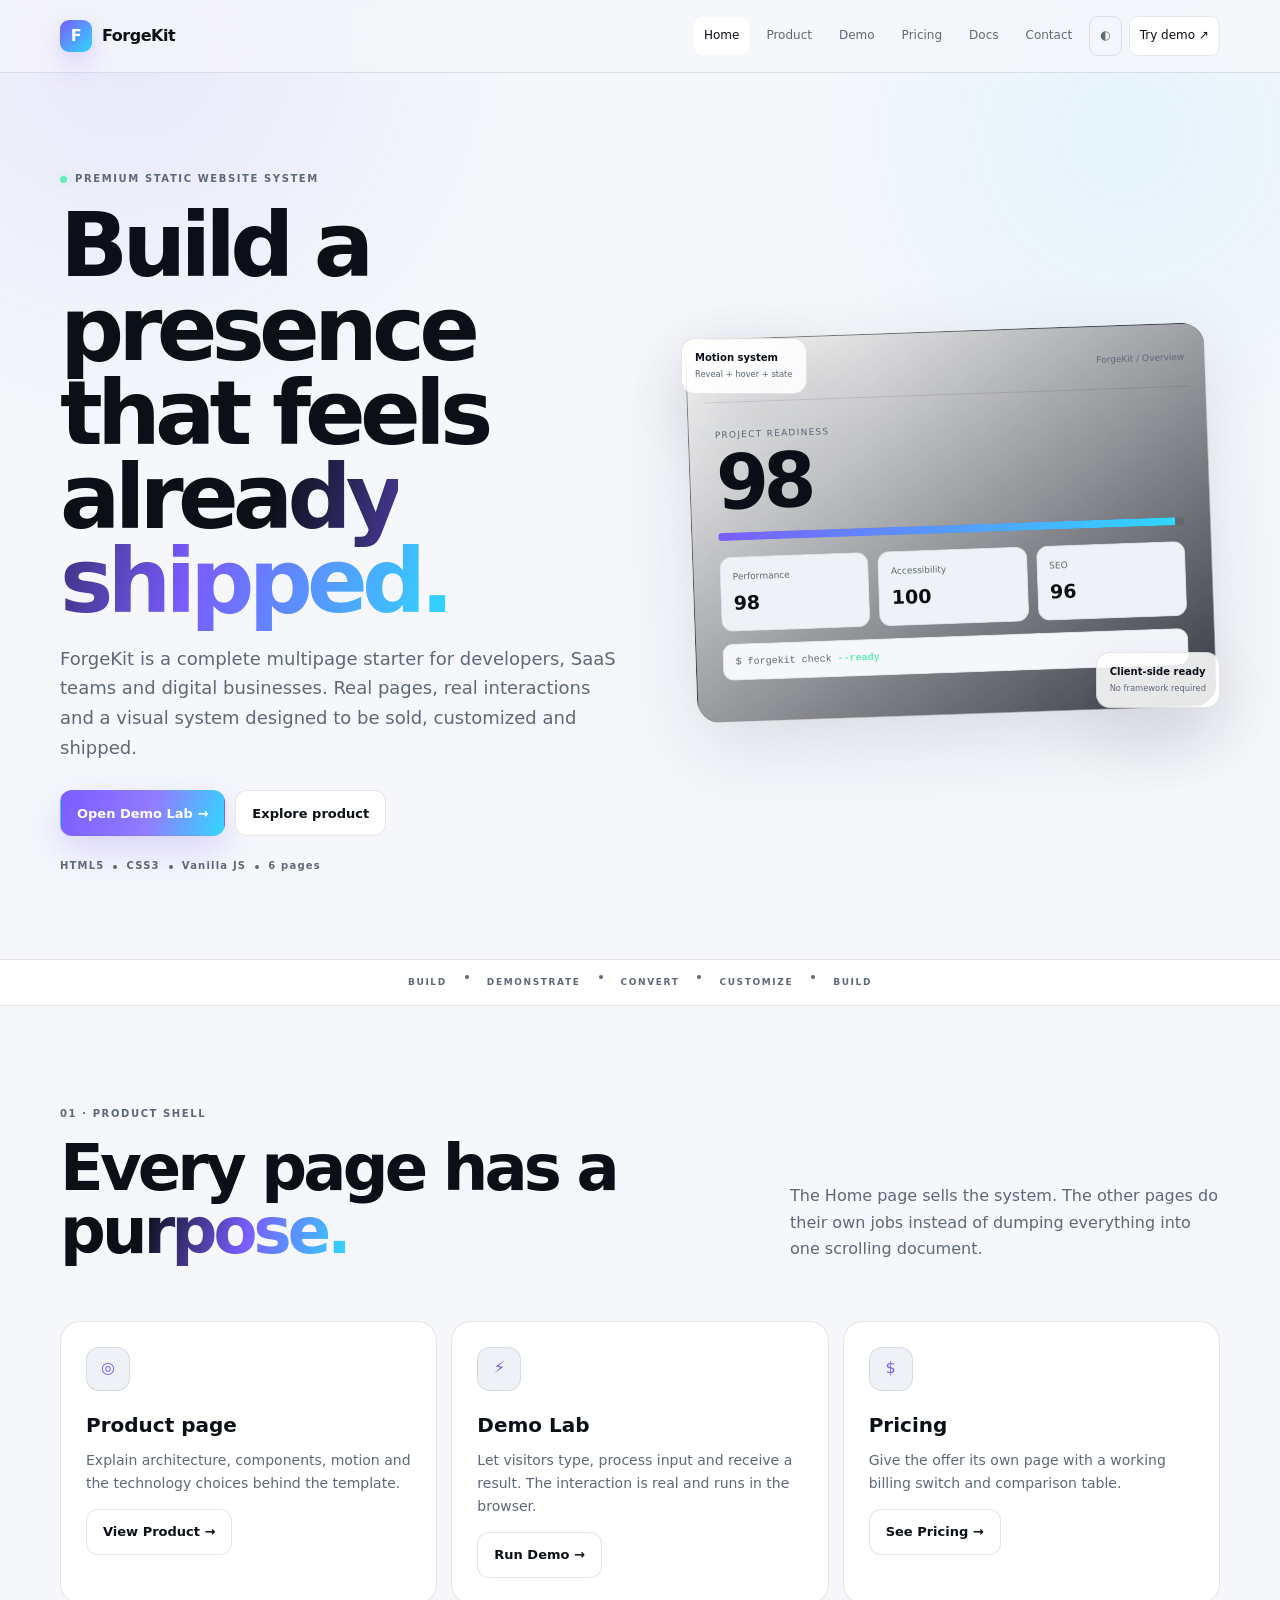
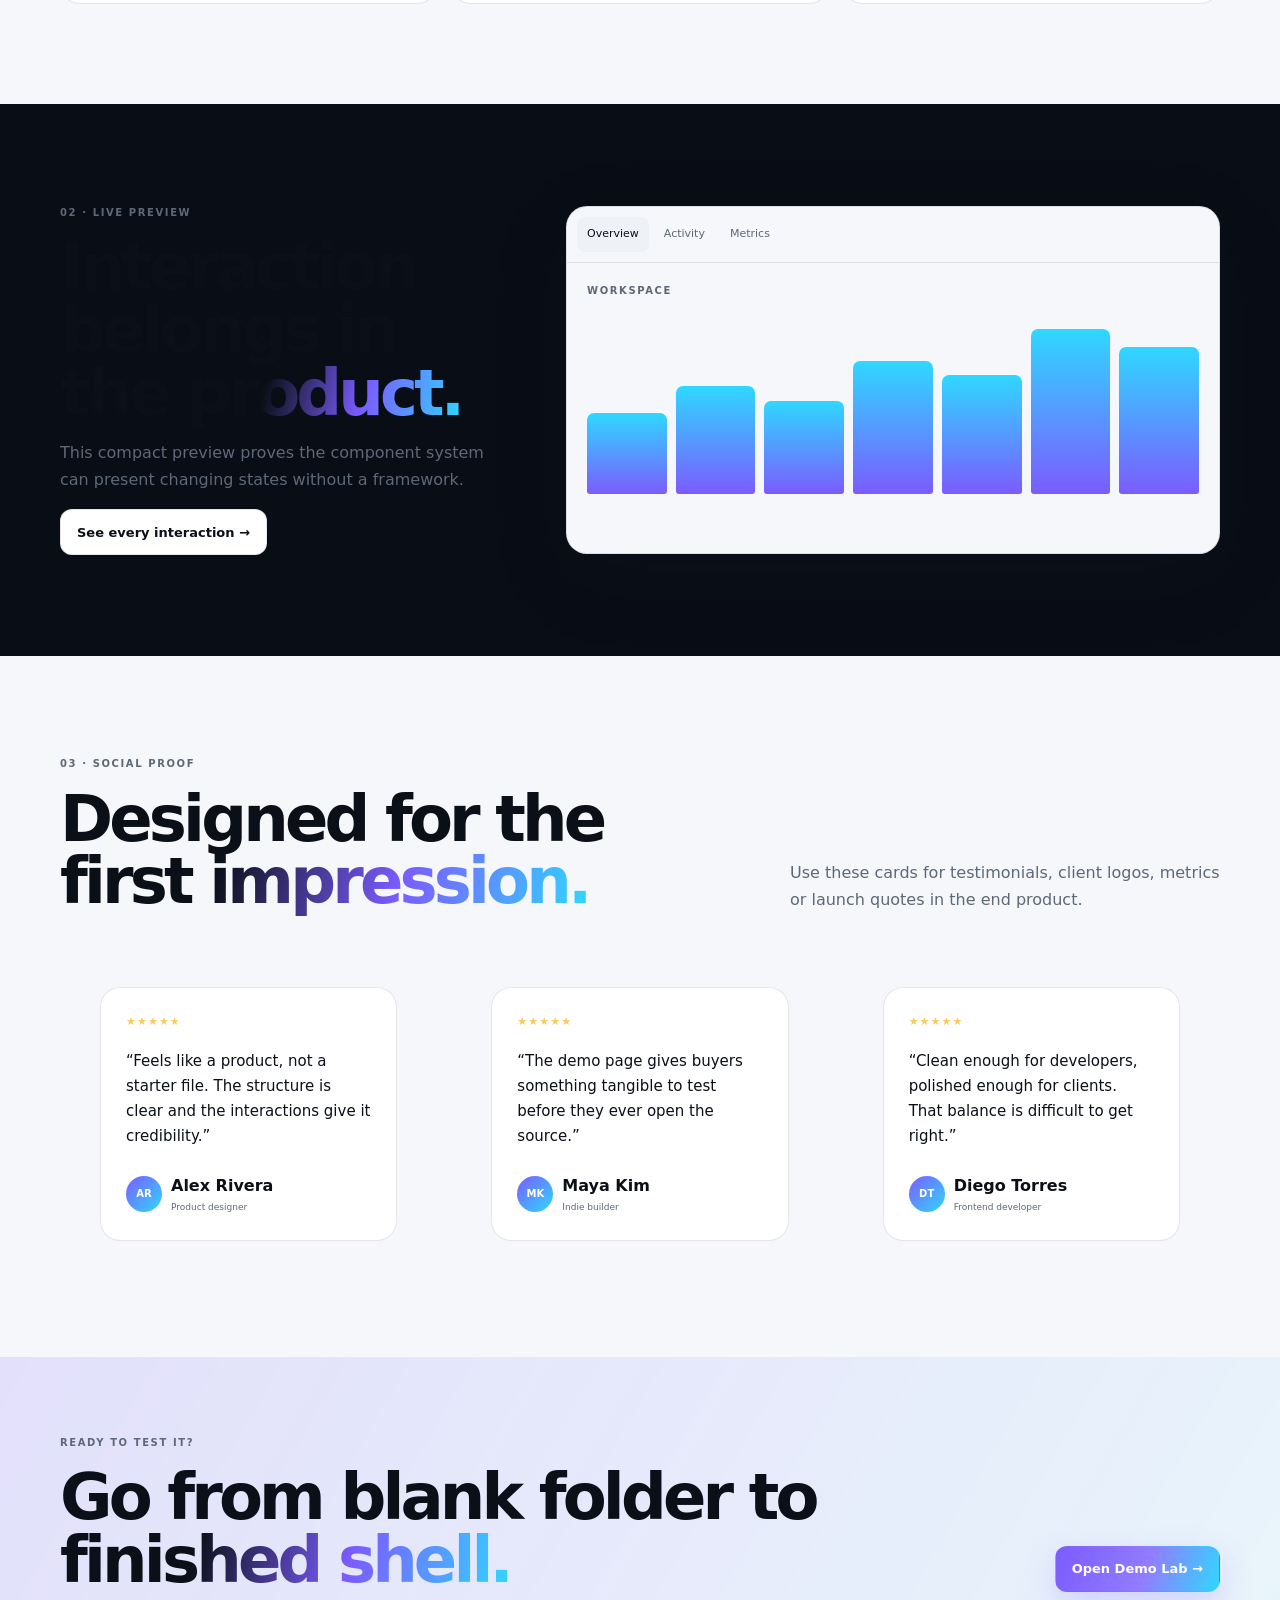
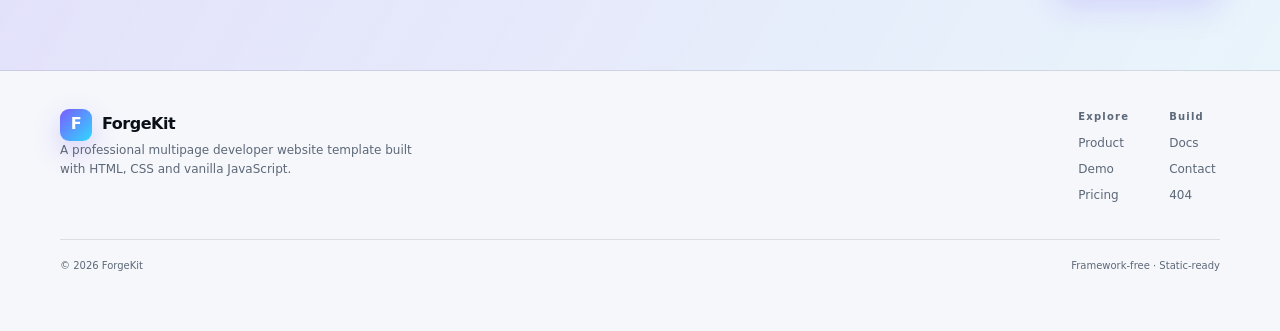
==== commit 8e62be6e: "Remove premium wording from free product home page" ====
--- a/index.html
+++ b/index.html
@@ -1,4 +1,4 @@
-<!doctype html><html lang="en"><head><meta charset="utf-8"><meta name="viewport" content="width=device-width,initial-scale=1"><meta name="description" content="ForgeKit premium multipage developer website template."><title>Home — ForgeKit</title><link rel="stylesheet" href="assets/css/style.css"></head><body><a class="skip" href="#main">Skip to content</a><header class="site-header"><div class="container header"><a class="brand" href="index.html"><span class="brand-mark">F</span><span>ForgeKit</span></a><button class="menu" type="button" data-menu aria-expanded="false" aria-controls="site-nav"><span></span><span></span><span></span><span class="sr-only">Open navigation</span></button><nav class="nav" id="site-nav" data-nav><a href="index.html" class="active">Home</a><a href="product.html" class="">Product</a><a href="demo.html" class="">Demo</a><a href="pricing.html" class="">Pricing</a><a href="docs.html" class="">Docs</a><a href="contact.html" class="">Contact</a><button class="theme" type="button" data-theme aria-label="Toggle theme">◐</button><a class="nav-cta" href="demo.html">Try demo ↗</a></nav></div></header><main id="main">
+<!doctype html><html lang="en"><head><meta charset="utf-8"><meta name="viewport" content="width=device-width,initial-scale=1"><meta name="description" content="ForgeKit free multipage developer website template."><title>Home — ForgeKit</title><link rel="stylesheet" href="assets/css/style.css"></head><body><a class="skip" href="#main">Skip to content</a><header class="site-header"><div class="container header"><a class="brand" href="index.html"><span class="brand-mark">F</span><span>ForgeKit</span></a><button class="menu" type="button" data-menu aria-expanded="false" aria-controls="site-nav"><span></span><span></span><span></span><span class="sr-only">Open navigation</span></button><nav class="nav" id="site-nav" data-nav><a href="index.html" class="active">Home</a><a href="product.html" class="">Product</a><a href="demo.html" class="">Demo</a><a href="pricing.html" class="">Pricing</a><a href="docs.html" class="">Docs</a><a href="contact.html" class="">Contact</a><button class="theme" type="button" data-theme aria-label="Toggle theme">◐</button><a class="nav-cta" href="demo.html">Try demo ↗</a></nav></div></header><main id="main">
 <section class="hero"><div class="container hero-grid"><div class="reveal"><p class="eyebrow"><span class="dot"></span> Premium static website system</p><h1>Build a presence that feels <span>already shipped.</span></h1><p class="lede">ForgeKit is a complete multipage starter for developers, SaaS teams and digital businesses. Real pages, real interactions and a visual system designed to be sold, customized and shipped.</p><div class="actions"><a class="btn primary" href="demo.html">Open Demo Lab →</a><a class="btn secondary" href="product.html">Explore product</a></div><div class="trust"><span>HTML5</span><i></i><span>CSS3</span><i></i><span>Vanilla JS</span><i></i><span>6 pages</span></div></div><div class="hero-visual reveal"><div class="dashboard"><div class="dash-top"><span class="status"><b></b> Live system</span><span style="font-size:9px;color:var(--muted)">ForgeKit / Overview</span></div><div class="dash-content"><div class="dash-kicker">PROJECT READINESS</div><div class="metric">98</div><div class="meter"><span></span></div><div class="mini-grid"><div><small>Performance</small><strong>98</strong></div><div><small>Accessibility</small><strong>100</strong></div><div><small>SEO</small><strong>96</strong></div></div><div class="terminal">$ forgekit check <b>--ready</b></div></div></div><div class="float one"><b>Motion system</b><small>Reveal + hover + state</small></div><div class="float two"><b>Client-side ready</b><small>No framework required</small></div></div></div></section>
 <div class="band"><div class="band-track"><span>BUILD</span><i></i><span>DEMONSTRATE</span><i></i><span>CONVERT</span><i></i><span>CUSTOMIZE</span><i></i><span>BUILD</span></div></div>
 <section class="section"><div class="container"><div class="section-head reveal"><div><p class="eyebrow">01 · PRODUCT SHELL</p><h2>Every page has a <span>purpose.</span></h2></div><p>The Home page sells the system. The other pages do their own jobs instead of dumping everything into one scrolling document.</p></div><div class="cards"><article class="card reveal"><div class="card-icon">◎</div><h3>Product page</h3><p>Explain architecture, components, motion and the technology choices behind the template.</p><a class="btn secondary" href="product.html">View Product →</a></article><article class="card reveal"><div class="card-icon">⚡</div><h3>Demo Lab</h3><p>Let visitors type, process input and receive a result. The interaction is real and runs in the browser.</p><a class="btn secondary" href="demo.html">Run Demo →</a></article><article class="card reveal"><div class="card-icon">$</div><h3>Pricing</h3><p>Give the offer its own page with a working billing switch and comparison table.</p><a class="btn secondary" href="pricing.html">See Pricing →</a></article></div></div></section>
--- a/assets/css/style.css
+++ b/assets/css/style.css
@@ -1,31 +1,25 @@
-:root{color-scheme:dark;--bg:#080a0f;--surface:#0e1118;--surface-2:#121620;--text:#f4f7fb;--muted:#9aa3b2;--line:rgba(255,255,255,.09);--accent:#7c5cff;--accent-2:#38d9ff;--accent-strong:#9d8cff;--success:#65f0bb;--shadow:0 24px 80px rgba(0,0,0,.35);--radius:24px;--max:1160px;--ease:cubic-bezier(.22,.61,.36,1)}
-:root[data-theme="light"]{color-scheme:light;--bg:#f6f8fc;--surface:#fff;--surface-2:#eef2f8;--text:#0d1118;--muted:#5c6677;--line:rgba(13,17,24,.1);--shadow:0 24px 80px rgba(34,45,67,.12)}
-*{box-sizing:border-box}html{scroll-behavior:smooth}body{margin:0;background:var(--bg);color:var(--text);font:400 16px/1.65 Inter,ui-sans-serif,system-ui,-apple-system,BlinkMacSystemFont,"Segoe UI",sans-serif;overflow-x:hidden}body,button,a{font:inherit}a{color:inherit;text-decoration:none}button{color:inherit}::selection{background:rgba(124,92,255,.3)}
-.container{width:min(var(--max),calc(100% - 40px));margin-inline:auto}.sr-only{position:absolute;width:1px;height:1px;padding:0;margin:-1px;overflow:hidden;clip:rect(0,0,0,0);white-space:nowrap;border:0}.skip-link{position:fixed;left:16px;top:16px;z-index:100;transform:translateY(-160%);background:var(--text);color:var(--bg);padding:10px 14px;border-radius:10px}.skip-link:focus{transform:none}
-.site-header{position:sticky;top:0;z-index:50;background:color-mix(in srgb,var(--bg) 78%,transparent);backdrop-filter:blur(18px);border-bottom:1px solid var(--line)}.header-inner{min-height:76px;display:flex;align-items:center;justify-content:space-between}.brand{display:inline-flex;align-items:center;gap:11px;font-weight:800;letter-spacing:-.03em}.brand-mark{display:grid;place-items:center;width:32px;height:32px;border-radius:9px;background:linear-gradient(135deg,var(--accent),var(--accent-2));color:#fff;box-shadow:0 8px 30px rgba(124,92,255,.3);font-weight:900}.site-nav{display:flex;align-items:center;gap:26px;color:var(--muted);font-size:14px}.site-nav a:hover,.footer-links a:hover{color:var(--text)}.nav-cta{padding:9px 14px;border:1px solid var(--line);border-radius:10px;color:var(--text)!important;background:var(--surface)}.nav-toggle{display:none;background:none;border:0;padding:8px;cursor:pointer}.nav-toggle span:not(.sr-only){display:block;width:22px;height:2px;background:var(--text);margin:4px 0;border-radius:10px}.theme-toggle{display:grid;place-items:center;width:34px;height:34px;border:1px solid var(--line);border-radius:10px;background:var(--surface);cursor:pointer}
-.hero{padding:94px 0 80px;position:relative}.hero:before{content:"";position:absolute;inset:0;background:radial-gradient(circle at 16% 20%,rgba(124,92,255,.17),transparent 28%),radial-gradient(circle at 78% 30%,rgba(56,217,255,.1),transparent 24%);pointer-events:none}.hero-grid{position:relative;display:grid;grid-template-columns:1.02fr .98fr;align-items:center;gap:70px}.eyebrow{display:flex;align-items:center;gap:9px;color:var(--muted);font-size:12px;font-weight:750;letter-spacing:.14em;text-transform:uppercase;margin:0 0 22px}.eyebrow-dot{width:7px;height:7px;border-radius:50%;background:var(--success);box-shadow:0 0 0 5px rgba(101,240,187,.08)}h1,h2,h3,p{margin-top:0}h1,h2{letter-spacing:-.055em}h1{font-size:clamp(3.4rem,7.4vw,6rem);line-height:.97;max-width:750px;margin-bottom:26px}h1 span,h2 span{background:linear-gradient(110deg,var(--text) 28%,var(--accent-strong) 65%,var(--accent-2));-webkit-background-clip:text;background-clip:text;color:transparent}.hero-text{color:var(--muted);font-size:18px;max-width:640px;margin-bottom:32px}.hero-actions{display:flex;flex-wrap:wrap;gap:12px}.button{display:inline-flex;align-items:center;justify-content:center;gap:9px;min-height:46px;padding:0 17px;border-radius:12px;border:1px solid var(--line);font-weight:700;font-size:14px;transition:transform .25s var(--ease),border-color .25s ease,background .25s ease}.button:hover{transform:translateY(-2px)}.button-primary{color:#fff;border-color:transparent;background:linear-gradient(110deg,var(--accent),#8a7bff 52%,var(--accent-2));box-shadow:0 16px 40px rgba(124,92,255,.25)}.button-ghost{background:var(--surface);color:var(--text)}.button-block{width:100%}.hero-meta{display:flex;align-items:center;gap:10px;margin-top:26px;color:var(--muted);font-size:11px;letter-spacing:.12em;font-weight:700}.hero-meta i,.logo-row i{width:4px;height:4px;border-radius:50%;background:currentColor;opacity:.55}
-.hero-visual{position:relative;min-height:540px;display:grid;place-items:center}.glow{position:absolute;border-radius:50%;filter:blur(30px);opacity:.55}.glow-a{width:260px;height:260px;background:rgba(124,92,255,.24);top:8%;right:15%}.glow-b{width:200px;height:200px;background:rgba(56,217,255,.13);bottom:9%;left:11%}.browser-card{position:relative;width:min(100%,540px);border:1px solid var(--line);background:rgba(17,20,29,.82);border-radius:20px;overflow:hidden;box-shadow:var(--shadow);transform:rotate(1.4deg)}:root[data-theme="light"] .browser-card{background:rgba(255,255,255,.9)}.browser-top{height:42px;display:flex;align-items:center;gap:18px;padding:0 15px;border-bottom:1px solid var(--line);background:rgba(255,255,255,.025)}.browser-dots{display:flex;gap:6px}.browser-dots i{width:7px;height:7px;border-radius:50%;background:var(--muted);opacity:.5}.browser-address{flex:1;max-width:230px;margin:auto;border:1px solid var(--line);border-radius:7px;padding:3px 8px;color:var(--muted);font-size:9px;text-align:center}.browser-spacer{width:42px}.browser-content{padding:28px 27px 34px}.mini-nav{display:flex;align-items:center;justify-content:space-between;font-size:12px}.mini-nav strong{letter-spacing:-.02em}.mini-nav strong span{color:var(--accent-strong)}.mini-links{display:flex;gap:9px}.mini-links span{width:28px;height:4px;border-radius:10px;background:var(--line)}.mini-hero{padding:70px 16px 44px}.mini-pill{display:inline-flex;padding:6px 8px;border:1px solid var(--line);border-radius:999px;font-size:7px;color:var(--muted);letter-spacing:.12em}.mini-heading{font-size:44px;line-height:.96;letter-spacing:-.06em;margin-top:18px}.mini-heading b{background:linear-gradient(110deg,var(--accent-strong),var(--accent-2));-webkit-background-clip:text;background-clip:text;color:transparent}.mini-lines{display:grid;gap:7px;margin-top:18px}.mini-lines span{height:6px;border-radius:10px;background:var(--line)}.mini-lines span:first-child{width:75%}.mini-buttons{display:flex;gap:8px;margin-top:21px}.mini-buttons span{height:27px;width:90px;border-radius:7px;background:linear-gradient(110deg,var(--accent),var(--accent-2))}.mini-buttons span:last-child{background:var(--line)}.mini-cards{display:grid;grid-template-columns:repeat(3,1fr);gap:8px}.mini-cards div{height:56px;border-radius:10px;background:var(--line)}.floating-card{position:absolute;display:flex;gap:10px;align-items:center;padding:11px 13px;border:1px solid var(--line);background:color-mix(in srgb,var(--surface) 88%,transparent);backdrop-filter:blur(14px);border-radius:13px;box-shadow:var(--shadow);font-size:11px}.floating-card b{display:block}.floating-card small{display:block;color:var(--muted);margin-top:2px}.floating-top{top:12%;left:3%}.floating-bottom{bottom:11%;right:2%;display:block;text-align:center;padding:12px 16px}.floating-bottom b{font-size:20px;line-height:1}.status-dot{width:8px;height:8px;display:block;border-radius:50%;background:var(--success);box-shadow:0 0 0 5px rgba(101,240,187,.08)}
-.logo-strip{border-top:1px solid var(--line);border-bottom:1px solid var(--line)}.logo-row{min-height:78px;display:flex;align-items:center;justify-content:center;flex-wrap:wrap;gap:14px;color:var(--muted);font-size:10px;letter-spacing:.18em;font-weight:800}.section{padding:110px 0}.section-alt{background:var(--surface);border-block:1px solid var(--line)}.section-heading{max-width:700px;margin-bottom:48px}.section-heading.centered{margin-inline:auto;text-align:center}.section-heading h2{font-size:clamp(2.5rem,5vw,4.4rem);line-height:1;margin-bottom:18px}.section-heading p:not(.eyebrow){color:var(--muted);font-size:17px}
-.feature-grid{display:grid;grid-template-columns:1.4fr 1fr 1fr;gap:14px}.feature-card{padding:28px;background:var(--surface);border:1px solid var(--line);border-radius:20px;min-height:250px;transition:transform .25s var(--ease),border-color .25s ease}.feature-card:hover{transform:translateY(-4px);border-color:rgba(124,92,255,.3)}.feature-card-wide{grid-row:span 2;display:flex;flex-direction:column;justify-content:space-between;min-height:514px}.feature-card h3{font-size:20px;letter-spacing:-.025em;margin-bottom:8px}.feature-card p{color:var(--muted);margin-bottom:18px}.feature-card a{font-weight:700;font-size:14px}.icon-box{display:grid;place-items:center;width:44px;height:44px;border:1px solid var(--line);border-radius:13px;background:var(--surface-2);font-weight:800;margin-bottom:22px}
-.split-layout{display:grid;grid-template-columns:.92fr 1.08fr;gap:90px;align-items:start}.steps{display:grid;gap:12px}.step{display:grid;grid-template-columns:52px 1fr;gap:17px;align-items:start;padding:20px 0;border-bottom:1px solid var(--line)}.step>span{width:40px;height:40px;display:grid;place-items:center;border:1px solid var(--line);border-radius:12px;color:var(--muted);font:700 11px/1 ui-monospace,SFMono-Regular,Menlo,monospace}.step h3{margin:0 0 5px;font-size:18px}.step p{margin:0;color:var(--muted)}
-.pricing-grid{display:grid;grid-template-columns:repeat(3,1fr);gap:14px}.price-card{position:relative;padding:30px;border:1px solid var(--line);border-radius:22px;background:var(--surface)}.price-card.featured{border-color:rgba(124,92,255,.48);box-shadow:0 18px 60px rgba(124,92,255,.12)}.popular{position:absolute;top:18px;right:18px;border:1px solid rgba(124,92,255,.3);color:var(--accent-strong);padding:5px 8px;border-radius:999px;font-size:9px;font-weight:800;letter-spacing:.12em}.price-label{color:var(--muted);font-weight:700}.price{font-size:52px;line-height:1;margin:17px 0 13px;letter-spacing:-.06em;font-weight:850}.price span{font-size:12px;color:var(--muted);font-weight:600}.price-copy{color:var(--muted);min-height:72px}.price-card ul{padding:0;margin:24px 0;list-style:none;display:grid;gap:10px;color:var(--muted);font-size:14px}.price-card li:before{content:"✓";color:var(--success);margin-right:9px;font-weight:900}
-.faq-layout{display:grid;grid-template-columns:.8fr 1.2fr;gap:90px}.faq-list{display:grid;gap:10px}.faq-list details{border:1px solid var(--line);border-radius:16px;background:var(--surface);padding:0 20px}.faq-list summary{cursor:pointer;list-style:none;padding:20px 0;font-weight:750}.faq-list summary::-webkit-details-marker{display:none}.faq-list summary:after{content:"+";float:right;color:var(--muted);font-size:20px}.faq-list details[open] summary:after{content:"−"}.faq-list p{margin:0 0 20px;color:var(--muted);font-size:14px}
-.cta-section{padding:80px 0;background:linear-gradient(120deg,rgba(124,92,255,.16),rgba(56,217,255,.08));border-bottom:1px solid var(--line)}.cta-inner{display:flex;justify-content:space-between;align-items:center;gap:24px}.cta-inner h2{font-size:clamp(2.2rem,4.8vw,4rem);line-height:1;margin:0;max-width:720px}.site-footer{padding:36px 0 52px}.footer-grid{display:grid;grid-template-columns:1fr auto auto;gap:32px;align-items:end}.footer-grid p{color:var(--muted);font-size:13px;max-width:340px;margin:12px 0 0}.footer-links{display:flex;gap:20px;color:var(--muted);font-size:13px}.footer-meta{display:flex;gap:17px;color:var(--muted);font-size:12px}
-@media (max-width:980px){.hero-grid,.split-layout,.faq-layout{grid-template-columns:1fr}.hero{padding-top:70px}.hero-visual{min-height:500px}.feature-grid{grid-template-columns:1fr 1fr}.feature-card-wide{grid-column:span 2;grid-row:auto;min-height:auto}.pricing-grid{grid-template-columns:1fr;max-width:520px}.cta-inner{align-items:flex-start;flex-direction:column}.footer-grid{grid-template-columns:1fr}}
-@media (max-width:760px){.container{width:min(var(--max),calc(100% - 28px))}.site-header{position:relative}.nav-toggle{display:block}.site-nav{position:absolute;left:14px;right:14px;top:68px;display:none;flex-direction:column;align-items:stretch;gap:4px;padding:10px;border:1px solid var(--line);border-radius:16px;background:var(--surface);box-shadow:var(--shadow)}.site-nav.is-open{display:flex}.site-nav>a{padding:12px;border-radius:10px}.nav-cta{text-align:center}.theme-toggle{margin:4px 0;width:100%;height:42px}.hero{padding:58px 0 60px}.hero-grid{gap:45px}.hero-visual{min-height:420px}.browser-card{transform:none}.floating-top{left:-2%;top:8%}.floating-bottom{right:-2%;bottom:5%}.feature-grid{grid-template-columns:1fr}.feature-card-wide{grid-column:auto}.section{padding:78px 0}.logo-row{justify-content:flex-start;overflow:hidden;flex-wrap:nowrap}.logo-row span{white-space:nowrap}.hero-meta{flex-wrap:wrap}.footer-links,.footer-meta{flex-wrap:wrap}}
-@media (prefers-reduced-motion:reduce){html{scroll-behavior:auto}.button,.feature-card{transition:none}}
-
-/* ForgeKit v2 product-system additions */
-.demo-teaser{background:linear-gradient(125deg,rgba(124,92,255,.12),rgba(56,217,255,.06));border-block:1px solid var(--line)}
-.demo-teaser-inner{display:flex;align-items:center;justify-content:space-between;gap:30px}
-.demo-teaser h2{font-size:clamp(2.2rem,4.5vw,4rem);line-height:1;letter-spacing:-.055em;margin:0 0 14px;max-width:760px}
-.demo-teaser p:not(.eyebrow){color:var(--muted);max-width:680px}
-.subhero{padding:96px 0 55px}.subhero h1{font-size:clamp(3rem,6.5vw,6rem);line-height:.96;letter-spacing:-.06em;margin:0 0 20px}.subhero .hero-text{max-width:760px}
-.feature-showcase{display:grid;gap:90px}.feature-row{display:grid;grid-template-columns:70px 1fr 1fr;gap:38px;align-items:center}.feature-row h2{font-size:clamp(2.1rem,4vw,3.8rem);line-height:1;letter-spacing:-.06em}.feature-row p{color:var(--muted)}.feature-row.reverse{grid-template-columns:1fr 70px 1fr}.feature-row.reverse .visual-card{grid-column:3}.feature-row.reverse>div:last-child{grid-column:1}.feature-number{color:var(--muted);font:700 13px/1 ui-monospace,monospace}.code-window{border:1px solid var(--line);border-radius:20px;overflow:hidden;background:#090c12;box-shadow:var(--shadow)}.window-bar{display:flex;align-items:center;gap:6px;padding:12px 14px;border-bottom:1px solid var(--line);color:var(--muted);font-size:10px}.window-bar i{width:7px;height:7px;border-radius:50%;background:#515a68}.window-bar span{margin-left:7px}.code-window pre{margin:0;padding:24px;overflow:auto;color:#dbe3ef;font:12px/1.8 ui-monospace,monospace}.code-key{color:#a392ff}.code-str{color:#65f0bb}.code-num{color:#31d7ff}.tag-row{display:flex;gap:7px;flex-wrap:wrap;margin-top:18px}.tag-row span{padding:6px 9px;border:1px solid var(--line);border-radius:999px;color:var(--muted);font-size:10px;background:var(--surface)}.mini-stats{display:grid;grid-template-columns:repeat(4,1fr);gap:10px;margin-top:22px}.mini-stats div{padding:14px;border:1px solid var(--line);border-radius:14px;background:var(--surface)}.mini-stats strong,.mini-stats span{display:block}.mini-stats strong{font-size:24px}.mini-stats span{font-size:9px;color:var(--muted)}
-.stack-grid{display:grid;grid-template-columns:repeat(4,1fr);gap:12px}.stack-card{padding:22px;border:1px solid var(--line);border-radius:17px;background:var(--surface)}.stack-card b,.stack-card span{display:block}.stack-card span{margin-top:4px;color:var(--muted);font-size:11px}
-.demo-layout{display:grid;grid-template-columns:1fr 1fr;gap:14px}.demo-panel,.result-panel,.interaction-card{padding:26px;border:1px solid var(--line);border-radius:22px;background:var(--surface)}.panel-head,.result-top{display:flex;justify-content:space-between;align-items:flex-start;gap:15px}.panel-head h2{margin:7px 0 0;font-size:28px;letter-spacing:-.04em}.live-pill,.result-status{padding:7px 9px;border-radius:999px;border:1px solid var(--line);color:var(--muted);font-size:10px}.live-pill b{display:inline-block;width:6px;height:6px;margin-right:5px;border-radius:50%;background:#65f0bb}.field-label{display:block;margin:28px 0 8px;font-size:11px;font-weight:750}.demo-input-wrap{position:relative}.demo-input{width:100%;padding:14px 60px 14px 14px;background:var(--bg);color:var(--text);border:1px solid var(--line);border-radius:12px;outline:none}.demo-input:focus{border-color:rgba(124,92,255,.55);box-shadow:0 0 0 4px rgba(124,92,255,.1)}.demo-count{position:absolute;right:13px;top:14px;color:var(--muted);font-size:10px}.demo-tags{display:flex;flex-wrap:wrap;gap:7px;margin:11px 0 16px}.demo-tags button,.copy-button{padding:7px 9px;border:1px solid var(--line);border-radius:999px;background:var(--surface-2);cursor:pointer;color:var(--muted);font-size:10px}.demo-run{width:100%;margin-top:3px}.demo-log{min-height:72px;margin-top:13px;padding:12px;border:1px dashed var(--line);border-radius:12px;background:var(--bg);font:10px/1.7 ui-monospace,monospace;color:var(--muted)}.demo-log span{display:block}.demo-spinner{width:13px;height:13px;border:2px solid rgba(255,255,255,.25);border-top-color:#fff;border-radius:50%;animation:forgeSpin .8s linear infinite}.result-panel{display:grid;place-items:center;text-align:center;background:radial-gradient(circle at 50% 10%,rgba(124,92,255,.13),transparent 42%),var(--surface)}.score-ring{--score:0deg;width:190px;height:190px;display:grid;place-items:center;border-radius:50%;background:conic-gradient(var(--accent-2) 0,var(--accent) var(--score),rgba(255,255,255,.06) var(--score) 360deg);position:relative;margin:25px 0}.score-ring:before{content:"";position:absolute;inset:10px;border-radius:50%;background:var(--surface)}.score-ring>div{position:relative}.score-ring strong{display:block;font-size:52px;line-height:.95;letter-spacing:-.06em}.score-ring span{color:var(--muted);font-size:9px}.result-panel h3{max-width:520px;margin:0 0 8px;font-size:22px}.result-panel p{max-width:520px;color:var(--muted);font-size:14px}.result-grid{width:100%;display:grid;grid-template-columns:repeat(3,1fr);gap:8px;margin-top:13px}.result-grid div{padding:12px;border:1px solid var(--line);border-radius:12px;background:rgba(255,255,255,.02)}.result-grid small,.result-grid b{display:block}.result-grid small{color:var(--muted);font-size:9px}.result-grid b{font-size:17px;margin-top:2px}.interaction-grid{display:grid;grid-template-columns:repeat(3,1fr);gap:14px}.interaction-card .icon-badge{margin:0 0 16px;width:42px;height:42px}.copy-line{display:flex;gap:8px;margin-top:18px}.copy-line code{flex:1;padding:11px;border:1px solid var(--line);border-radius:10px;background:var(--bg);overflow:hidden;white-space:nowrap}.copy-button{border-radius:10px;color:var(--text)}.counter-demo{display:flex;align-items:baseline;gap:7px;margin-top:18px}.counter-demo strong{font-size:34px;letter-spacing:-.06em}.counter-demo span{color:var(--muted);font-size:10px}
-.billing-toggle{display:inline-flex;gap:4px;padding:4px;border:1px solid var(--line);border-radius:12px;background:var(--surface);margin-top:18px}.billing-toggle button{padding:9px 11px;border:0;background:transparent;color:var(--muted);border-radius:9px;cursor:pointer;font-size:11px;font-weight:750}.billing-toggle button.is-active{background:var(--surface-2);color:var(--text)}.billing-toggle span{color:var(--success);font-size:9px;margin-left:4px}.compare-table{border:1px solid var(--line);border-radius:18px;overflow:hidden;margin-top:50px}.compare-row{display:grid;grid-template-columns:2fr repeat(3,1fr);padding:14px 17px;border-top:1px solid var(--line);font-size:11px}.compare-row:first-child{border-top:0}.compare-head{background:var(--surface);font-weight:800}.compare-row i{font-style:normal;text-align:center;color:var(--success)}.compare-row span{color:var(--muted)}
-.docs-layout{display:grid;grid-template-columns:180px 1fr;gap:55px}.docs-side{position:sticky;top:96px;align-self:start;display:grid;gap:4px}.docs-side a{padding:8px 10px;border-radius:9px;color:var(--muted);font-size:11px}.docs-side a:hover,.docs-side a.is-active{background:var(--surface);color:var(--text)}.doc-block{padding-bottom:52px;margin-bottom:52px;border-bottom:1px solid var(--line);scroll-margin-top:100px}.doc-block h2{font-size:clamp(2rem,4vw,3rem);line-height:1;margin:0 0 13px;letter-spacing:-.055em}.doc-block p{color:var(--muted)}.code-block{border:1px solid var(--line);border-radius:16px;overflow:hidden;background:#090c12;margin-top:20px}.code-block .code-head{display:flex;justify-content:space-between;padding:10px 13px;border-bottom:1px solid var(--line);font-size:10px;color:var(--muted)}.code-block pre{margin:0;padding:20px;overflow:auto;color:#dbe3ef;font:11px/1.7 ui-monospace,monospace}.code-head button{border:1px solid var(--line);border-radius:8px;background:var(--surface);padding:5px 8px;color:var(--text);font-size:10px;cursor:pointer}.token-list{display:flex;gap:8px;flex-wrap:wrap;margin-top:17px}.token-list span{display:flex;align-items:center;gap:6px;padding:7px 9px;border:1px solid var(--line);border-radius:999px;color:var(--muted);font-size:10px}.token-list i{width:12px;height:12px;border-radius:50%;background:var(--swatch)}
-.contact-layout{display:grid;grid-template-columns:1.05fr .95fr;gap:14px}.contact-form,.contact-card{padding:26px;border:1px solid var(--line);border-radius:22px;background:var(--surface)}.form-head{display:flex;justify-content:space-between;gap:16px;padding-bottom:16px;border-bottom:1px solid var(--line);margin-bottom:20px}.form-head span:last-child{font-size:10px;color:var(--muted)}.field-grid{display:grid;grid-template-columns:1fr 1fr;gap:11px}.contact-form label{display:block;margin-bottom:13px}.contact-form label>span{display:block;margin-bottom:6px;font-size:11px;font-weight:750}.contact-form input,.contact-form textarea{width:100%;padding:13px;background:var(--bg);border:1px solid var(--line);border-radius:12px;outline:none;color:var(--text)}.contact-form textarea{resize:vertical;min-height:145px}.contact-form input:focus,.contact-form textarea:focus{border-color:rgba(124,92,255,.55);box-shadow:0 0 0 4px rgba(124,92,255,.1)}.field-error{display:block;min-height:15px;color:#ff7b89;font-size:9px}.form-status{min-height:18px;margin-top:10px;font-size:10px}.form-status.is-error{color:#ff7b89}.form-status.is-loading{color:var(--accent-strong)}.form-status.is-success{color:#65f0bb}.contact-card h2{font-size:clamp(2rem,4vw,3.7rem);line-height:1;letter-spacing:-.06em;margin:18px 0 12px}.contact-card p:not(.eyebrow){color:var(--muted)}.state-stack{display:grid;gap:8px;margin-top:25px}.state-stack>div{display:flex;gap:10px;align-items:center;padding:11px;border:1px solid var(--line);border-radius:13px;background:rgba(255,255,255,.02)}.state-icon{width:31px;height:31px;display:grid;place-items:center;border-radius:9px;font-style:normal}.state-icon.error{color:#ff7b89;background:rgba(255,123,137,.1)}.state-icon.load{color:var(--accent-strong);background:rgba(124,92,255,.11)}.state-icon.success{color:#65f0bb;background:rgba(101,240,187,.1)}.state-stack strong,.state-stack small{display:block}.state-stack small{color:var(--muted);font-size:9px}
-.error-page{min-height:100vh;display:grid;place-items:center;text-align:center;padding:30px;background:radial-gradient(circle at 50% 30%,rgba(124,92,255,.12),transparent 38%),var(--bg)}.error-card{max-width:720px}.error-code{font-size:clamp(7rem,23vw,16rem);line-height:.8;font-weight:900;letter-spacing:-.09em;background:linear-gradient(110deg,var(--accent),var(--accent-2));-webkit-background-clip:text;background-clip:text;color:transparent}.error-card h1{font-size:clamp(2.5rem,6vw,5rem);line-height:.95;letter-spacing:-.06em;margin:25px 0 12px}.error-card p:not(.eyebrow){color:var(--muted)}.error-actions{display:flex;justify-content:center;gap:10px;flex-wrap:wrap;margin-top:24px}
-@keyframes forgeSpin{to{transform:rotate(360deg)}}@media (max-width:980px){.demo-layout,.contact-layout,.showcase-grid{grid-template-columns:1fr}.feature-row,.feature-row.reverse{grid-template-columns:55px 1fr}.feature-row.reverse .visual-card,.feature-row.reverse>div:last-child{grid-column:auto}.stack-grid,.interaction-grid{grid-template-columns:1fr 1fr}.docs-layout{grid-template-columns:1fr}.docs-side{position:static;display:flex;overflow:auto}.docs-side a{white-space:nowrap}}@media (max-width:760px){.container{width:min(var(--max),calc(100% - 28px))}.demo-teaser-inner,.cta-inner{align-items:flex-start;flex-direction:column}.feature-row,.feature-row.reverse{grid-template-columns:1fr;gap:15px}.mini-stats{grid-template-columns:1fr 1fr}.field-grid{grid-template-columns:1fr}.compare-row{grid-template-columns:1.5fr repeat(3,1fr);font-size:9px;padding:12px 8px}.stack-grid,.interaction-grid{grid-template-columns:1fr}.subhero{padding:70px 0 45px}}
+:root{--bg:#070910;--surface:#0d111a;--surface2:#131925;--surface3:#182130;--text:#f5f7fb;--muted:#96a0b0;--line:rgba(255,255,255,.09);--accent:#7b5cff;--accent2:#2fd8ff;--success:#63edb3;--danger:#ff7b88;--shadow:0 24px 80px rgba(0,0,0,.35);--radius:22px;--max:1160px;--ease:cubic-bezier(.2,.7,.2,1)}
+:root[data-theme=light]{--bg:#f5f7fb;--surface:#fff;--surface2:#eef2f7;--surface3:#e4e9f1;--text:#0b1018;--muted:#5d6878;--line:rgba(11,16,24,.1);--shadow:0 24px 80px rgba(25,35,55,.12)}
+*{box-sizing:border-box}html{scroll-behavior:smooth}body{margin:0;background:var(--bg);color:var(--text);font:400 16px/1.65 Inter,ui-sans-serif,system-ui,-apple-system,BlinkMacSystemFont,"Segoe UI",sans-serif;overflow-x:hidden}body:before{content:"";position:fixed;inset:0;pointer-events:none;background:radial-gradient(circle at 10% 5%,rgba(123,92,255,.09),transparent 28%),radial-gradient(circle at 88% 15%,rgba(47,216,255,.08),transparent 24%);z-index:-1}a{color:inherit;text-decoration:none}button,input,textarea{font:inherit}button{color:inherit}::selection{background:rgba(123,92,255,.25)}
+.container{width:min(var(--max),calc(100% - 40px));margin:auto}.narrow{max-width:840px}.sr-only{position:absolute;width:1px;height:1px;padding:0;margin:-1px;overflow:hidden;clip:rect(0,0,0,0)}.skip{position:fixed;top:14px;left:14px;transform:translateY(-160%);z-index:999;background:var(--text);color:var(--bg);padding:9px 12px;border-radius:10px}.skip:focus{transform:none}
+.site-header{position:sticky;top:0;z-index:100;background:color-mix(in srgb,var(--bg) 80%,transparent);backdrop-filter:blur(16px);border-bottom:1px solid var(--line)}.header{min-height:72px;display:flex;align-items:center;justify-content:space-between;gap:20px}.brand{display:flex;align-items:center;gap:10px;font-weight:850;letter-spacing:-.03em}.brand-mark{width:32px;height:32px;display:grid;place-items:center;border-radius:9px;color:#fff;background:linear-gradient(135deg,var(--accent),var(--accent2));box-shadow:0 10px 26px rgba(123,92,255,.25)}.nav{display:flex;align-items:center;gap:7px;color:var(--muted);font-size:12px}.nav a,.theme{padding:9px 10px;border-radius:9px}.nav a:hover,.nav a.active,.theme:hover{color:var(--text);background:var(--surface)}.theme{border:1px solid var(--line);background:transparent;cursor:pointer}.nav-cta{border:1px solid var(--line);background:var(--surface);color:var(--text)!important}.menu{display:none;border:1px solid var(--line);background:var(--surface);width:42px;height:42px;border-radius:11px}.menu span{display:block;width:20px;height:2px;background:var(--text);margin:4px auto;border-radius:2px}
+.page-hero{padding:110px 0 70px}.eyebrow{margin:0 0 15px;color:var(--muted);font-size:10px;font-weight:800;letter-spacing:.16em;text-transform:uppercase;display:flex;align-items:center;gap:8px}.dot{width:7px;height:7px;border-radius:50%;background:var(--success);box-shadow:0 0 0 5px rgba(99,237,179,.07)}h1,h2,h3,p{margin-top:0}.page-hero h1,.hero h1{font-size:clamp(3.2rem,7vw,6.6rem);line-height:.94;letter-spacing:-.065em;margin-bottom:20px}.hero h1 span,.page-hero h1 span,h2 span{background:linear-gradient(105deg,var(--text) 30%,var(--accent) 64%,var(--accent2));-webkit-background-clip:text;background-clip:text;color:transparent}.lede{color:var(--muted);font-size:18px;max-width:700px}.actions{display:flex;gap:10px;flex-wrap:wrap;margin-top:28px}.btn{display:inline-flex;align-items:center;justify-content:center;gap:9px;min-height:46px;padding:0 16px;border:1px solid var(--line);border-radius:12px;font-size:13px;font-weight:750;cursor:pointer;transition:.25s var(--ease)}.btn:hover{transform:translateY(-2px)}.btn.primary{border-color:transparent;background:linear-gradient(110deg,var(--accent),#927cff 55%,var(--accent2));color:#fff;box-shadow:0 14px 34px rgba(123,92,255,.22)}.btn.secondary{background:var(--surface)}.btn.full{width:100%}
+.hero{padding:98px 0 84px}.hero-grid{display:grid;grid-template-columns:1.02fr .98fr;gap:60px;align-items:center}.trust{display:flex;gap:9px;align-items:center;flex-wrap:wrap;margin-top:22px;color:var(--muted);font-size:10px;font-weight:800;letter-spacing:.12em}.trust i{width:4px;height:4px;border-radius:50%;background:currentColor}
+.hero-visual{position:relative;min-height:500px;display:grid;place-items:center}.dashboard{width:min(100%,520px);border:1px solid var(--line);border-radius:24px;background:linear-gradient(145deg,var(--surface),rgba(13,17,26,.82));box-shadow:var(--shadow);padding:16px;transform:rotate(-2deg);animation:float 7s ease-in-out infinite}.dash-top{display:flex;align-items:center;justify-content:space-between;border-bottom:1px solid var(--line);padding:3px 4px 14px}.status{padding:6px 9px;border:1px solid var(--line);border-radius:999px;color:var(--muted);font-size:9px}.status b{display:inline-block;width:6px;height:6px;border-radius:50%;background:var(--success);margin-right:5px}.dash-content{padding:25px 10px}.dash-kicker{font-size:9px;color:var(--muted);letter-spacing:.14em}.metric{font-size:76px;font-weight:900;line-height:.9;letter-spacing:-.08em;margin:6px 0 16px}.meter{height:8px;border-radius:99px;background:var(--line);overflow:hidden}.meter span{display:block;height:100%;width:98%;background:linear-gradient(90deg,var(--accent),var(--accent2));animation:grow 1.4s var(--ease)}.mini-grid{display:grid;grid-template-columns:repeat(3,1fr);gap:9px;margin-top:16px}.mini-grid div{padding:12px;border:1px solid var(--line);border-radius:12px;background:var(--surface2)}.mini-grid small,.mini-grid strong{display:block}.mini-grid small{color:var(--muted);font-size:9px}.mini-grid strong{font-size:19px;margin-top:3px}.terminal{margin-top:12px;padding:12px;border:1px solid var(--line);border-radius:11px;background:var(--bg);font:10px ui-monospace,monospace;color:var(--muted)}.terminal b{color:var(--success)}.float{position:absolute;padding:11px 13px;border:1px solid var(--line);border-radius:14px;background:color-mix(in srgb,var(--surface) 88%,transparent);box-shadow:var(--shadow);font-size:10px;animation:float 6s ease-in-out infinite}.float.one{left:0;top:13%}.float.two{right:0;bottom:13%;animation-delay:-2s}.float b,.float small{display:block}.float small{color:var(--muted);margin-top:2px}
+.band{border-block:1px solid var(--line);background:var(--surface);overflow:hidden}.band-track{display:flex;justify-content:center;gap:18px;min-width:max-content;padding:15px;color:var(--muted);font-size:9px;letter-spacing:.18em;font-weight:800}.band-track i{width:4px;height:4px;border-radius:50%;background:currentColor}
+.section{padding:100px 0}.section.alt{background:var(--surface);border-block:1px solid var(--line)}.section.dark{background:#090d15;border-block:1px solid var(--line)}.section-head{display:flex;justify-content:space-between;gap:50px;align-items:end;margin-bottom:42px}.section-head>div{max-width:700px}.section-head p:last-child{max-width:430px;color:var(--muted)}h2{font-size:clamp(2.4rem,5vw,4.4rem);line-height:.98;letter-spacing:-.06em;margin-bottom:16px}.cards{display:grid;grid-template-columns:repeat(3,1fr);gap:14px}.card{padding:25px;border:1px solid var(--line);border-radius:20px;background:var(--surface);transition:.25s var(--ease)}.card:hover{transform:translateY(-4px);border-color:rgba(123,92,255,.35)}.card-icon{width:44px;height:44px;display:grid;place-items:center;border:1px solid var(--line);border-radius:13px;background:var(--surface2);color:var(--accent)}.card h3{margin:18px 0 7px;font-size:20px}.card p{color:var(--muted);font-size:14px}
+.preview{display:grid;grid-template-columns:.8fr 1.2fr;gap:70px;align-items:center}.tabs{border:1px solid var(--line);border-radius:21px;overflow:hidden;background:var(--bg);box-shadow:var(--shadow)}.tabbar{display:flex;gap:5px;padding:10px;border-bottom:1px solid var(--line)}.tab{border:0;background:transparent;color:var(--muted);padding:8px 10px;border-radius:8px;font-size:11px;cursor:pointer}.tab.active{color:var(--text);background:var(--surface2)}.panel{display:none;padding:20px;min-height:290px}.panel.active{display:block;animation:fade .25s ease}.bars{height:180px;display:flex;align-items:end;gap:9px}.bars i{flex:1;height:var(--h);border-radius:7px 7px 3px 3px;background:linear-gradient(180deg,var(--accent2),var(--accent))}.list{display:grid;gap:8px}.list>div{display:grid;grid-template-columns:10px 1fr auto;gap:10px;align-items:center;padding:12px;border:1px solid var(--line);border-radius:11px;background:var(--surface)}.list b,.list small{display:block}.list small{color:var(--muted);font-size:9px}.list em{font-style:normal;color:var(--muted);font-size:9px}
+.quote-grid{display:grid;grid-template-columns:repeat(3,1fr);gap:14px}.quote{padding:25px;border:1px solid var(--line);border-radius:20px;background:var(--surface)}.stars{color:#ffc85a;letter-spacing:.1em;font-size:11px}.quote blockquote{margin:18px 0 25px;font-size:15px}.person{display:flex;gap:9px;align-items:center}.avatar{width:36px;height:36px;display:grid;place-items:center;border-radius:50%;background:linear-gradient(135deg,var(--accent),var(--accent2));color:#fff;font-size:10px;font-weight:900}.person small{display:block;color:var(--muted);font-size:9px}
+.cta{padding:78px 0;background:linear-gradient(120deg,rgba(123,92,255,.15),rgba(47,216,255,.06));border-bottom:1px solid var(--line)}.cta-row{display:flex;align-items:end;justify-content:space-between;gap:25px}.cta h2{max-width:760px;margin-bottom:0}
+.footer{padding:38px 0 56px}.footer-top{display:flex;justify-content:space-between;gap:35px}.footer-links{display:grid;grid-template-columns:repeat(2,1fr);gap:40px}.footer-links b,.footer-links a{display:block}.footer-links b{font-size:10px;letter-spacing:.12em;color:var(--muted);margin-bottom:9px}.footer-links a{font-size:12px;color:var(--muted);margin:6px 0}.footer-links a:hover{color:var(--text)}.footer-bottom{display:flex;justify-content:space-between;padding-top:18px;margin-top:28px;border-top:1px solid var(--line);color:var(--muted);font-size:10px}
+.feature-list{display:grid;gap:24px}.feature-row{display:grid;grid-template-columns:70px 1fr 1fr;gap:35px;align-items:center;padding-bottom:24px;border-bottom:1px solid var(--line)}.feature-row:last-child{border-bottom:0}.feature-row h2{font-size:clamp(2rem,4vw,3.6rem)}.feature-row p{color:var(--muted)}.num{color:var(--muted);font:700 12px ui-monospace,monospace}.code-card{border:1px solid var(--line);border-radius:18px;background:#090c12;overflow:hidden}.code-head{padding:11px 13px;border-bottom:1px solid var(--line);color:var(--muted);font-size:10px}.code-head span{display:inline-block;width:7px;height:7px;border-radius:50%;background:#56606f;margin-right:5px}.code-card pre{margin:0;padding:23px;overflow:auto;color:#dfe5ef;font:12px/1.8 ui-monospace,monospace}.purple{color:#a392ff}.green{color:#63edb3}.blue{color:#2fd8ff}.tags{display:flex;gap:7px;flex-wrap:wrap;margin-top:18px}.tag{padding:6px 8px;border:1px solid var(--line);border-radius:999px;color:var(--muted);font-size:9px}
+.demo-layout{display:grid;grid-template-columns:1fr 1fr;gap:14px}.panel-card{padding:26px;border:1px solid var(--line);border-radius:21px;background:var(--surface)}.panel-card h2{font-size:28px;margin:7px 0 0}.pill{padding:6px 8px;border:1px solid var(--line);border-radius:999px;color:var(--muted);font-size:9px}.field{margin:22px 0}.field label{display:block;margin-bottom:7px;font-size:11px;font-weight:750}.input{width:100%;padding:13px 14px;background:var(--bg);color:var(--text);border:1px solid var(--line);border-radius:12px;outline:none}.input:focus{border-color:rgba(123,92,255,.55);box-shadow:0 0 0 4px rgba(123,92,255,.09)}.chips{display:flex;gap:7px;flex-wrap:wrap;margin-top:10px}.chip{border:1px solid var(--line);background:var(--surface2);color:var(--muted);border-radius:999px;padding:6px 8px;font-size:9px;cursor:pointer}.log{min-height:72px;margin-top:12px;padding:11px;border:1px dashed var(--line);border-radius:11px;background:var(--bg);font:9px/1.7 ui-monospace,monospace;color:var(--muted)}.log span{display:block}.result{display:grid;place-items:center;text-align:center;background:radial-gradient(circle at 50% 10%,rgba(123,92,255,.14),transparent 42%),var(--surface)}.ring{--score:0deg;width:185px;height:185px;margin:22px 0;border-radius:50%;display:grid;place-items:center;background:conic-gradient(var(--accent2) 0,var(--accent) var(--score),rgba(255,255,255,.06) var(--score) 360deg);position:relative}.ring:before{content:"";position:absolute;inset:10px;border-radius:50%;background:var(--surface)}.ring>div{position:relative}.ring strong{display:block;font-size:52px;line-height:.9}.ring small{color:var(--muted);font-size:9px}.result h3{font-size:21px;max-width:500px;margin-bottom:7px}.result p{color:var(--muted);max-width:500px}.result-grid{width:100%;display:grid;grid-template-columns:repeat(3,1fr);gap:8px;margin-top:15px}.result-grid div{padding:11px;border:1px solid var(--line);border-radius:11px}.result-grid small,.result-grid b{display:block}.result-grid small{font-size:9px;color:var(--muted)}.result-grid b{font-size:17px;margin-top:2px}
+.pricing{display:grid;grid-template-columns:repeat(3,1fr);gap:14px}.price{position:relative;padding:28px;border:1px solid var(--line);border-radius:21px;background:var(--surface)}.price.featured{border-color:rgba(123,92,255,.42);box-shadow:0 18px 60px rgba(123,92,255,.1)}.popular{position:absolute;top:15px;right:15px;color:var(--accent);font-size:9px;font-weight:850;letter-spacing:.1em}.price small{color:var(--muted);font-size:10px}.amount{font-size:54px;font-weight:900;line-height:.9;letter-spacing:-.07em;margin:16px 0}.price p{color:var(--muted);min-height:48px}.price ul{list-style:none;padding:0;margin:20px 0;display:grid;gap:8px;color:var(--muted);font-size:12px}.price li:before{content:"✓";color:var(--success);margin-right:8px}.billing{display:inline-flex;gap:4px;padding:4px;border:1px solid var(--line);border-radius:11px;background:var(--surface);margin-top:17px}.billing button{border:0;background:transparent;color:var(--muted);padding:8px 10px;border-radius:8px;cursor:pointer;font-size:10px;font-weight:750}.billing button.active{background:var(--surface2);color:var(--text)}.compare{margin-top:45px;border:1px solid var(--line);border-radius:17px;overflow:hidden}.compare-row{display:grid;grid-template-columns:2fr repeat(3,1fr);padding:13px 15px;border-top:1px solid var(--line);font-size:10px}.compare-row:first-child{border-top:0}.compare-row.head{background:var(--surface2);font-weight:800}.compare-row i{text-align:center;color:var(--success);font-style:normal}
+.docs{display:grid;grid-template-columns:180px 1fr;gap:50px}.side{position:sticky;top:95px;align-self:start;display:grid;gap:4px}.side a{padding:8px 10px;border-radius:9px;color:var(--muted);font-size:11px}.side a.active,.side a:hover{background:var(--surface);color:var(--text)}.doc{padding:0 0 50px;margin-bottom:50px;border-bottom:1px solid var(--line);scroll-margin-top:100px}.doc h2{font-size:clamp(2rem,4vw,3.2rem)}.doc p{color:var(--muted)}.codebox{border:1px solid var(--line);border-radius:16px;background:#090c12;overflow:hidden}.codebox .code-head{display:flex;justify-content:space-between;padding:10px 12px;border-bottom:1px solid var(--line)}.codebox button{border:1px solid var(--line);background:var(--surface);border-radius:7px;padding:5px 8px;font-size:9px;cursor:pointer}.codebox pre{margin:0;padding:20px;color:#dfe5ef;font:11px/1.8 ui-monospace,monospace;overflow:auto}
+.contact{display:grid;grid-template-columns:1.05fr .95fr;gap:14px}.form-card,.info-card{padding:27px;border:1px solid var(--line);border-radius:21px;background:var(--surface)}.form-grid{display:grid;grid-template-columns:1fr 1fr;gap:11px}.form-card label{display:block;margin-bottom:12px}.form-card label span{display:block;margin-bottom:6px;font-size:10px;font-weight:750}.form-card textarea{min-height:145px;resize:vertical}.error{min-height:14px;color:var(--danger);font-size:9px}.notice{min-height:18px;margin-top:10px;font-size:10px}.notice.error{color:var(--danger)}.notice.loading{color:var(--accent)}.notice.success{color:var(--success)}.info-card h2{font-size:clamp(2.1rem,4vw,3.6rem)}.states{display:grid;gap:8px;margin-top:24px}.states>div{display:flex;align-items:center;gap:9px;padding:11px;border:1px solid var(--line);border-radius:12px}.state-icon{width:30px;height:30px;display:grid;place-items:center;border-radius:9px;background:var(--surface2)}.states small{display:block;color:var(--muted);font-size:9px}
+.notfound{min-height:100vh;display:grid;place-items:center;text-align:center;padding:30px}.notfound .code{font-size:clamp(8rem,24vw,16rem);line-height:.78;font-weight:950;letter-spacing:-.1em;background:linear-gradient(100deg,var(--accent),var(--accent2));-webkit-background-clip:text;background-clip:text;color:transparent}.notfound h1{font-size:clamp(2.4rem,6vw,5rem);margin:25px 0 10px}
+.reveal{opacity:0;transform:translateY(18px);transition:.65s var(--ease)}.reveal.show{opacity:1;transform:none}
+@keyframes float{50%{transform:translateY(-8px) rotate(-2deg)}}@keyframes grow{from{width:0}}@keyframes fade{from{opacity:0;transform:translateY(5px)}}@keyframes spin{to{transform:rotate(360deg)}}
+@media(max-width:980px){.hero-grid,.preview,.demo-layout,.contact{grid-template-columns:1fr}.section-head{display:block}.section-head>p{margin-top:15px}.cards,.pricing,.quote-grid{grid-template-columns:1fr 1fr}.feature-row{grid-template-columns:55px 1fr}.feature-row>div:last-child{grid-column:2}.docs{grid-template-columns:1fr}.side{position:static;display:flex;overflow:auto}.side a{white-space:nowrap}}
+@media(max-width:760px){.container{width:min(var(--max),calc(100% - 28px))}.nav{position:absolute;left:14px;right:14px;top:67px;display:none;flex-direction:column;align-items:stretch;padding:10px;border:1px solid var(--line);border-radius:15px;background:var(--surface);box-shadow:var(--shadow)}.nav.open{display:flex}.nav a,.theme{width:100%;text-align:left}.nav-cta{text-align:center!important}.menu{display:block}.hero{padding-top:65px}.page-hero{padding-top:75px}.hero-visual{min-height:420px}.dashboard{transform:none}.float.one{left:-2%}.float.two{right:-2%}.cards,.pricing,.quote-grid{grid-template-columns:1fr}.feature-row{grid-template-columns:1fr;gap:12px}.feature-row>div:last-child{grid-column:auto}.form-grid{grid-template-columns:1fr}.mini-grid{grid-template-columns:1fr}.cta-row{display:block}.cta-row .btn{margin-top:20px}.footer-top{display:block}.footer-links{margin-top:25px}.compare-row{font-size:9px;padding:11px 8px}.metric{font-size:64px}}
+@media(prefers-reduced-motion:reduce){html{scroll-behavior:auto}.dashboard,.float{animation:none}.reveal{opacity:1;transform:none;transition:none}.btn,.card{transition:none}}
